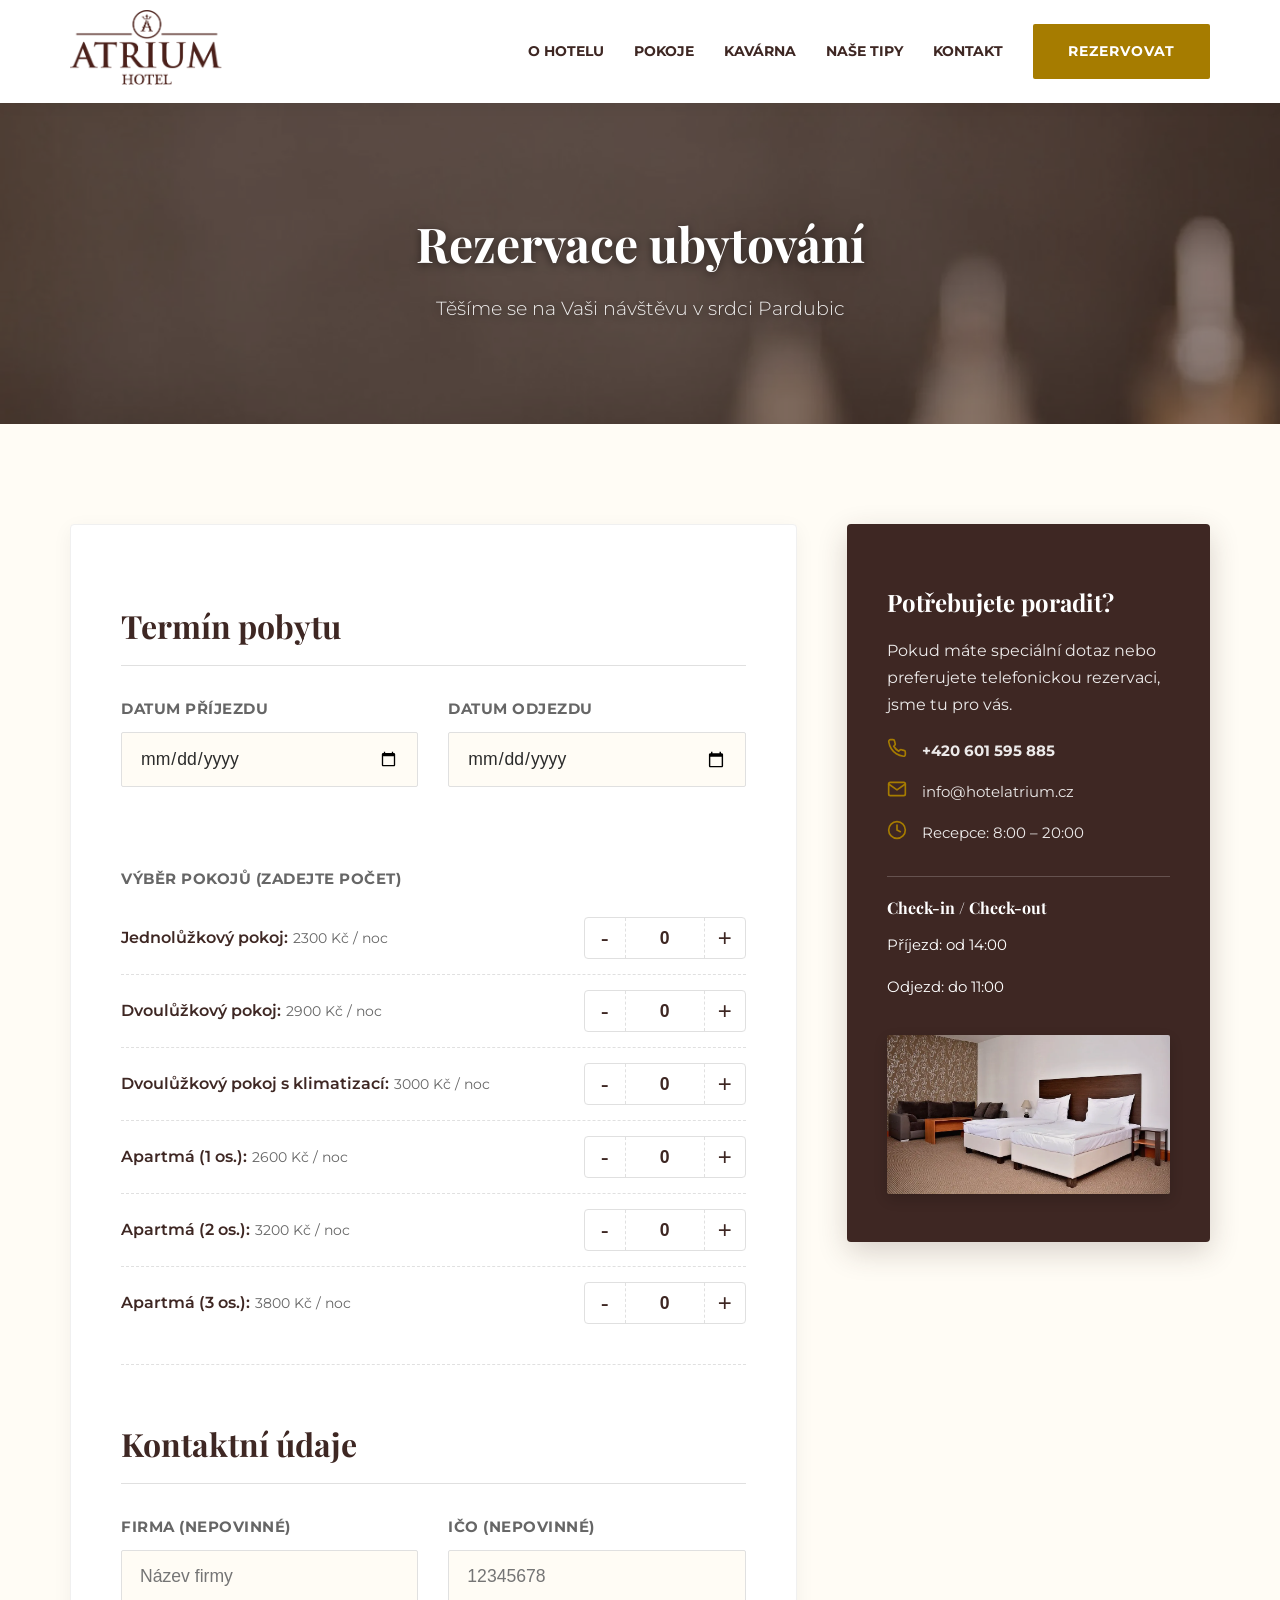
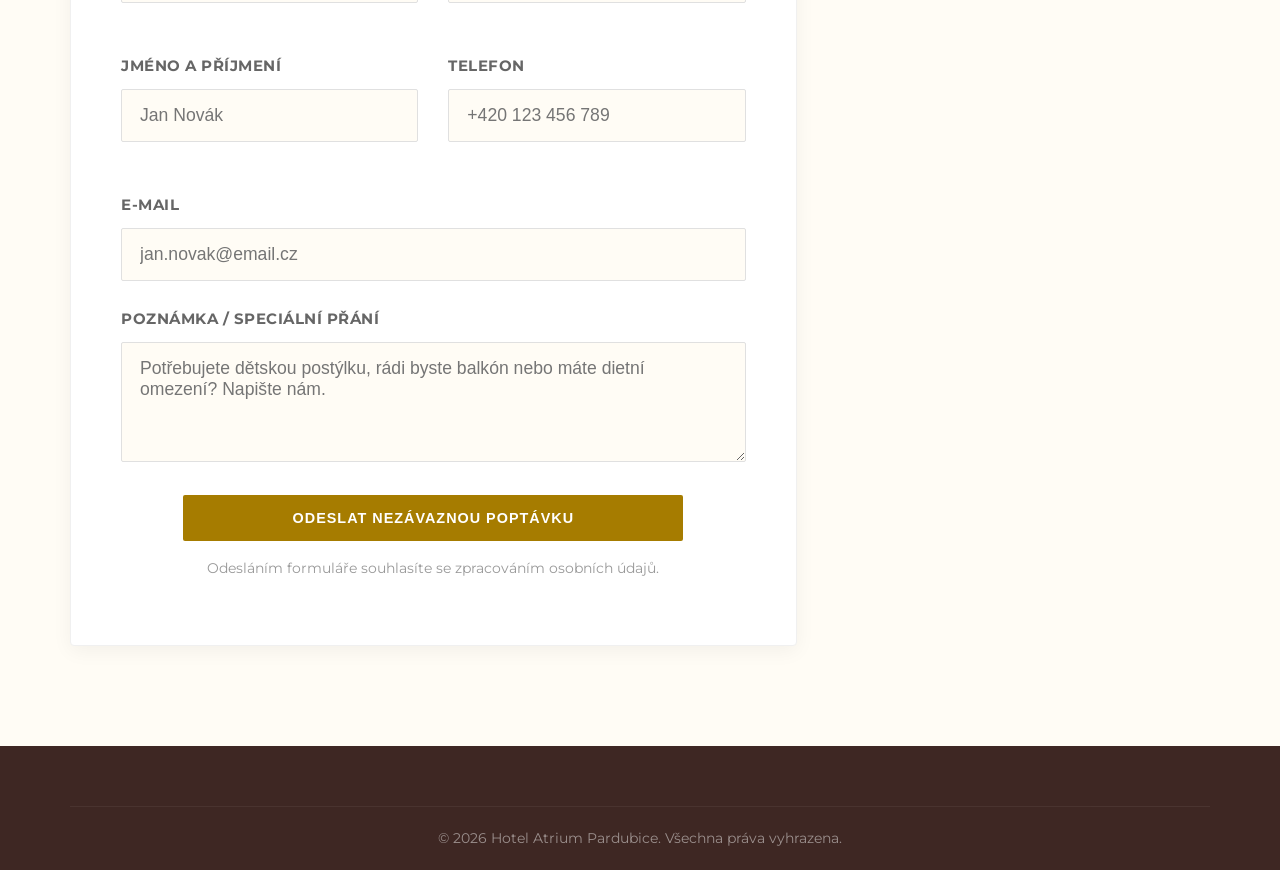
==== reservation.html @ 5ba88050 "Create reservation.html" ====
<!DOCTYPE html>
<html lang="cs">
<head>
    <meta charset="UTF-8">
    <meta name="viewport" content="width=device-width, initial-scale=1.0">
    <meta name="description" content="Rezervace ubytování v rodinném Hotelu Atrium v centru Pardubic. Vyberte si pokoj a odešlete nezávaznou poptávku.">
    <title>Rezervace ubytování | Hotel Atrium Pardubice</title>

    <link rel="stylesheet" href="styles.css">

    <link rel="icon" type="image/svg+xml" href='data:image/svg+xml,<svg xmlns="http://www.w3.org/2000/svg" viewBox="0 0 100 100"><circle cx="50" cy="50" r="46" fill="none" stroke="%233E2723" stroke-width="3"/><text x="50" y="70" font-family="Didot, serif" font-size="55" fill="%233E2723" text-anchor="middle" font-weight="bold">A</text></svg>'>
    <link href="https://fonts.googleapis.com/css2?family=Montserrat:wght@400;500;700&family=Playfair+Display:ital,wght@0,400;0,600;0,700;1,400&display=swap" rel="stylesheet">
</head>
<body>
    <nav class="navbar">
        <div class="container nav-inner">
            <div class="logo">
                <a href="index.html"><img src="images/logo_hotel.png" alt="Hotel Atrium Logo"></a>
            </div>

            <div class="hamburger" onclick="toggleMenu()">
                <svg xmlns="http://www.w3.org/2000/svg" width="30" height="30" viewBox="0 0 24 24" fill="none" stroke="#3E2723" stroke-width="2" stroke-linecap="round" stroke-linejoin="round"><line x1="3" y1="12" x2="21" y2="12"/><line x1="3" y1="6" x2="21" y2="6"/><line x1="3" y1="18" x2="21" y2="18"/></svg>
            </div>

            <div class="nav-menu">
                <a href="index.html#about" class="nav-link">O hotelu</a>
                <a href="index.html#rooms" class="nav-link">Pokoje</a>
                <a href="index.html#cafe" class="nav-link">Kavárna</a>
                <a href="index.html#tips" class="nav-link">Naše tipy</a>
                <a href="index.html#contact" class="nav-link">Kontakt</a>
                <a href="rezervace.html" class="btn btn-nav">Rezervovat</a>
            </div>
        </div>
    </nav>

    <div id="view-reservation" class="view-section">
        <header class="page-header">
            <picture>
                <source type="image/webp" media="(max-width: 768px)" srcset="images/reservation_bg_mobile.webp">
                <source type="image/webp" srcset="images/reservation_bg.webp">
                <img src="images/reservation_bg.jpg" class="page-header-bg" alt="Pozadí rezervace">
            </picture>           
            <div class="container page-header-content">
                <h1>Rezervace ubytování</h1>
                <p>Těšíme se na Vaši návštěvu v srdci Pardubic</p>
            </div>
        </header>

        <section class="booking-section">
            <div class="container">
                <div class="booking-grid">
                    <div class="booking-form">
                        <form action="#" method="POST" onsubmit="alert('Děkujeme! Poptávka byla odeslána.'); return false;">
                            <h3 class="form-section-title">Termín pobytu</h3>
                            <div class="form-row">
                                <div class="form-group"><label for="checkin">Datum příjezdu</label><input type="date" id="checkin" class="form-control" required></div>
                                <div class="form-group"><label for="checkout">Datum odjezdu</label><input type="date" id="checkout" class="form-control" required></div>
                            </div>
                            <div id="nights-display"></div>
                            
                            <div class="form-group">
                                <label>Výběr pokojů (zadejte počet)</label>
                                <div class="room-selection-container">
                                    
                                    <div class="room-selection-item" id="room-single">
                                        <div><span class="room-label">Jednolůžkový pokoj:</span><span class="room-price-tag"></span></div>
                                        <div class="qty-wrapper">
                                            <button type="button" class="qty-btn minus" tabindex="-1" aria-label="Odebrat pokoj" title="Odebrat pokoj">-</button>
                                            <input type="number" min="0" max="16" value="0" aria-label="Počet jednolůžkových pokojů" class="form-control room-input room-qty">
                                            <button type="button" class="qty-btn plus" tabindex="-1" aria-label="Přidat pokoj" title="Přidat pokoj">+</button>
                                        </div>
                                    </div>
                                    
                                    <div class="room-selection-item" id="room-double">
                                        <div><span class="room-label">Dvoulůžkový pokoj:</span><span class="room-price-tag"></span></div>
                                        <div class="qty-wrapper">
                                            <button type="button" class="qty-btn minus" tabindex="-1" aria-label="Odebrat pokoj" title="Odebrat pokoj">-</button>
                                            <input type="number" min="0" max="15" value="0" aria-label="Počet dvoulůžkových pokojů" class="form-control room-input room-qty">
                                            <button type="button" class="qty-btn plus" tabindex="-1" aria-label="Přidat pokoj" title="Přidat pokoj">+</button>
                                        </div>
                                    </div>

                                    <div class="room-selection-item" id="room-double-ac">
                                        <div><span class="room-label">Dvoulůžkový pokoj s klimatizací:</span><span class="room-price-tag"></span></div>
                                        <div class="qty-wrapper">
                                            <button type="button" class="qty-btn minus" tabindex="-1" aria-label="Odebrat pokoj" title="Odebrat pokoj">-</button>
                                            <input type="number" min="0" max="4" value="0" aria-label="Počet dvoulůžkových pokojů s klimatizací" class="form-control room-input room-qty">
                                            <button type="button" class="qty-btn plus" tabindex="-1" aria-label="Přidat pokoj" title="Přidat pokoj">+</button>
                                        </div>
                                    </div>
                                    
                                    <div class="room-selection-item" id="room-apt-1">
                                        <div><span class="room-label">Apartmá (1 os.):</span><span class="room-price-tag"></span></div>
                                        <div class="qty-wrapper">
                                            <button type="button" class="qty-btn minus" tabindex="-1" aria-label="Odebrat pokoj" title="Odebrat pokoj">-</button>
                                            <input type="number" min="0" max="4" value="0" aria-label="Počet apartmá pro 1 osobu" class="form-control room-input room-qty">
                                            <button type="button" class="qty-btn plus" tabindex="-1" aria-label="Přidat pokoj" title="Přidat pokoj">+</button>
                                        </div>
                                    </div>
                                    
                                    <div class="room-selection-item" id="room-apt-2">
                                        <div><span class="room-label">Apartmá (2 os.):</span><span class="room-price-tag"></span></div>
                                        <div class="qty-wrapper">
                                            <button type="button" class="qty-btn minus" tabindex="-1" aria-label="Odebrat pokoj" title="Odebrat pokoj">-</button>
                                            <input type="number" min="0" max="4" value="0" aria-label="Počet apartmá pro 2 osoby" class="form-control room-input room-qty">
                                            <button type="button" class="qty-btn plus" tabindex="-1" aria-label="Přidat pokoj" title="Přidat pokoj">+</button>
                                        </div>
                                    </div>
                                    
                                    <div class="room-selection-item" id="room-apt-3">
                                        <div><span class="room-label">Apartmá (3 os.):</span><span class="room-price-tag"></span></div>
                                        <div class="qty-wrapper">
                                            <button type="button" class="qty-btn minus" tabindex="-1" aria-label="Odebrat pokoj" title="Odebrat pokoj">-</button>
                                            <input type="number" min="0" max="3" value="0" aria-label="Počet apartmá pro 3 osoby" class="form-control room-input room-qty">
                                            <button type="button" class="qty-btn plus" tabindex="-1" aria-label="Přidat pokoj" title="Přidat pokoj">+</button>
                                        </div>
                                    </div>

                                </div>
                            </div>

                            <div id="room-capacity-warning" class="hidden"></div>
                            <div id="total-price-display"></div>

                            <h3 class="form-section-title contact-title-mt">Kontaktní údaje</h3>
                            <div class="form-row">
                                <div class="form-group"><label for="company">Firma (nepovinné)</label><input type="text" id="company" class="form-control" placeholder="Název firmy"></div>
                                <div class="form-group"><label for="ico">IČO (nepovinné)</label><input type="text" id="ico" class="form-control" placeholder="12345678"></div>
                            </div>
                            <div class="form-row">
                                <div class="form-group"><label for="name">Jméno a příjmení</label><input type="text" id="name" class="form-control" placeholder="Jan Novák" required></div>
                                <div class="form-group"><label for="phone">Telefon</label><input type="tel" id="phone" class="form-control" placeholder="+420 123 456 789"></div>
                            </div>
                            <div class="form-group"><label for="email">E-mail</label><input type="email" id="email" class="form-control" placeholder="jan.novak@email.cz" required></div>
                            <div class="form-group"><label for="note">Poznámka / Speciální přání</label><textarea id="note" class="form-control" placeholder="Potřebujete dětskou postýlku, rádi byste balkón nebo máte dietní omezení? Napište nám."></textarea></div>
                            <button type="submit" title="Odeslat rezervační formulář" class="btn btn-submit-form">Odeslat nezávaznou poptávku</button>
                            <p class="form-consent-text">Odesláním formuláře souhlasíte se zpracováním osobních údajů.</p>
                        </form>
                    </div>

                    <aside class="booking-sidebar">
                        <h3 class="sidebar-title">Potřebujete poradit?</h3>
                        <p class="sidebar-intro">Pokud máte speciální dotaz nebo preferujete telefonickou rezervaci, jsme tu pro vás.</p>
                        <ul class="contact-info">
                            <li><svg xmlns="http://www.w3.org/2000/svg" width="20" height="20" viewBox="0 0 24 24" fill="none" stroke="#A67C00" stroke-width="2" stroke-linecap="round" stroke-linejoin="round"><path d="M22 16.92v3a2 2 0 0 1-2.18 2 19.79 19.79 0 0 1-8.63-3.07 19.5 19.5 0 0 1-6-6 19.79 19.79 0 0 1-3.07-8.67A2 2 0 0 1 4.11 2h3a2 2 0 0 1 2 1.72 12.84 12.84 0 0 0 .7 2.81 2 2 0 0 1-.45 2.11L8.09 9.91a16 16 0 0 0 6 6l1.27-1.27a2 2 0 0 1 2.11-.45 12.84 12.84 0 0 0 2.81.7A2 2 0 0 1 22 16.92z"/></svg> <strong>+420 601 595 885</strong></li>
                            <li><svg xmlns="http://www.w3.org/2000/svg" width="20" height="20" viewBox="0 0 24 24" fill="none" stroke="#A67C00" stroke-width="2" stroke-linecap="round" stroke-linejoin="round"><path d="M4 4h16c1.1 0 2 .9 2 2v12c0 1.1-.9 2-2 2H4c-1.1 0-2-.9-2-2V6c0-1.1.9-2 2-2z"/><polyline points="22,6 12,13 2,6"/></svg> info@hotelatrium.cz</li>
                            <li><svg xmlns="http://www.w3.org/2000/svg" width="20" height="20" viewBox="0 0 24 24" fill="none" stroke="#A67C00" stroke-width="2" stroke-linecap="round" stroke-linejoin="round"><circle cx="12" cy="12" r="10"/><polyline points="12 6 12 12 16 14"/></svg> Recepce: 8:00 – 20:00</li>
                        </ul>
                        <div class="sidebar-divider"></div>
                        <h4 class="sidebar-subheading">Check-in / Check-out</h4>
                        <p class="sidebar-info-text mb-5">Příjezd: od 14:00</p>
                        <p class="sidebar-info-text">Odjezd: do 11:00</p>
                        <picture>
                            <source type="image/webp" srcset="images/sidebar_img.webp">
                            <img src="images/sidebar_img.jpg" class="sidebar-img" alt="Náhled pokoje">
                        </picture>               
                    </aside>
                </div>
            </div>
        </section>
    </div>

    <footer>
        <div class="container">
            <div class="bottom-bar">
                © 2026 Hotel Atrium Pardubice. Všechna práva vyhrazena.
            </div>
        </div>
    </footer>

    <script src="script.js"></script>
</body>
</html>
---- styles.css ----
/* =========================================
   1. PROMĚNNÉ A ZÁKLADNÍ NASTAVENÍ (ROOT)
   ========================================= */
:root {
    --color-primary: #3E2723;   /* Espresso */
    --color-accent: #A67C00;    /* Zlatavá */
    --color-bg-light: #FFFCF5;  /* Krémová */
    --color-bg-white: #FFFFFF;
    --color-text-main: #2C2C2C;
    --color-text-light: #666666;
    --color-border: #e0e0e0;
    
    --spacing-section: 100px;
    --container-width: 1140px;
}

html { 
    scroll-behavior: smooth; 
}

body {
    font-family: 'Montserrat', sans-serif;
    color: var(--color-text-main);
    background-color: var(--color-bg-light);
    margin: 0;
    line-height: 1.7;
    display: flex;
    flex-direction: column;
    min-height: 100vh;
}

h1, h2, h3, h4 {
    font-family: 'Playfair Display', serif;
    color: var(--color-primary);
    line-height: 1.2;
}

/* =========================================
   2. GLOBÁLNÍ KOMPONENTY (Tlačítka, layouty)
   ========================================= */
.container {
    max-width: var(--container-width);
    margin: 0 auto;
    padding: 0 20px;
}

.split-layout {
    display: grid;
    grid-template-columns: 1fr 1fr;
    gap: 60px;
    align-items: center;
}

.section-tag {
    color: var(--color-accent);
    text-transform: uppercase;
    font-weight: 700;
    font-size: 0.85rem;
    letter-spacing: 2px;
    display: block;
    margin-bottom: 15px;
}

.mb-5 { margin-bottom: 5px; }

/* Animace a přepínání pohledů */
.view-section {
    display: block;
    animation: fadeIn 0.5s ease-in-out;
}

.hidden { display: none !important; }

@keyframes fadeIn {
    from { opacity: 0; }
    to { opacity: 1; }
}

/* Tlačítka */
.btn {
    display: inline-block;
    padding: 15px 35px;
    background-color: var(--color-accent);
    color: white;
    text-decoration: none;
    font-weight: 700;
    text-transform: uppercase;
    font-size: 0.9rem;
    letter-spacing: 1px;
    border-radius: 2px;
    transition: all 0.3s ease;
    border: none;
    text-align: center;
}

.btn:hover {
    background-color: #8a6600;
    transform: translateY(-2px);
    box-shadow: 0 5px 15px rgba(166, 124, 0, 0.3);
}

.btn-outline {
    background: transparent;
    border: 2px solid var(--color-primary);
    color: var(--color-primary);
    padding: 12px 30px;
    text-decoration: none;
    font-weight: 700;
    text-transform: uppercase;
    font-size: 0.9rem;
    display: inline-block;
    transition: all 0.3s ease;
    text-align: center;
}

.btn-outline:hover {
    background: var(--color-primary);
    color: white;
}

/* =========================================
   3. NAVIGACE (Header)
   ========================================= */
.navbar {
    background-color: rgba(255, 255, 255, 0.98);
    padding: 10px 0;
    position: sticky;
    top: 0;
    z-index: 1000;
    box-shadow: 0 2px 15px rgba(0,0,0,0.05);
}

.nav-inner {
    display: flex;
    justify-content: space-between;
    align-items: center;
    position: relative;
}

.logo {
    display: flex;
    align-items: center;
    z-index: 1001;
}

.logo img {
    height: 75px;
    width: auto;
    filter: brightness(0) saturate(100%) invert(13%) sepia(19%) saturate(3029%) hue-rotate(328deg) brightness(93%) contrast(92%);
    transition: filter 0.3s ease;
}

.logo:hover img { opacity: 0.8; }

.nav-menu {
    display: flex;
    gap: 30px;
    align-items: center;
}

.nav-link {
    text-decoration: none;
    color: var(--color-primary);
    font-weight: 700;
    font-size: 0.9rem;
    text-transform: uppercase;
    transition: color 0.3s;
    cursor: pointer !important;
}

.nav-link:hover { color: var(--color-accent); }

.btn-nav { width: auto; }

.hamburger {
    display: none;
    z-index: 1001;
    padding: 5px;
}

/* =========================================
   4. HLAVNÍ BANNERY (Hero & Page Header)
   ========================================= */
.hero {
    position: relative;
    height: 85vh;
    display: flex;
    align-items: center;
    justify-content: center;
    text-align: center;
    color: white;
    overflow: hidden;
    background-color: var(--color-primary);
}

.hero-bg, .page-header-bg {
    position: absolute;
    top: 0;
    left: 50%;
    transform: translateX(-50%);
    width: 100%;
    max-width: 2200px;
    height: 100%;
    object-fit: cover;
    z-index: 0;
}

.hero-overlay {
    position: absolute;
    top: 0;
    left: 0;
    width: 100%;
    height: 100%;
    background: rgba(62, 39, 35, 0.5); 
    z-index: 1;
}

.hero-content, .page-header-content {
    position: relative;
    z-index: 2;
}

.hero-content h1 {
    font-size: 3.5rem;
    color: white;
    margin-bottom: 20px;
    text-shadow: 0 2px 10px rgba(0,0,0,0.7);
}

.hero-subtitle {
    font-size: 1.3rem;
    font-weight: 400;
    margin-bottom: 40px;
    text-shadow: 0 4px 15px rgba(0,0,0,0.9);
}

.page-header {
    position: relative;
    background-color: var(--color-primary);
    color: white;
    padding: 80px 0;
    text-align: center;
    overflow: hidden;
}

.page-header-bg { opacity: 0.4; }

.page-header h1 { 
    color: white; 
    font-size: 3rem; 
    margin-bottom: 10px; 
    text-shadow: 0 2px 10px rgba(0,0,0,0.5);
}

.page-header p { 
    font-size: 1.2rem; 
    opacity: 0.9; 
    font-weight: 300; 
    text-shadow: 0 2px 10px rgba(0,0,0,0.5);
}

/* =========================================
   5. SEKCE O HOTELU
   ========================================= */
.about-section { padding: var(--spacing-section) 0; }
.about-text h2 { font-size: 2.5rem; margin-bottom: 25px; }
.about-img img {
    width: 100%;
    border-radius: 4px;
    box-shadow: 20px 20px 0 var(--color-primary);
}

/* =========================================
   6. SEKCE VÝHODY POKOJŮ (Proč k nám)
   ========================================= */
.features {
    padding: 80px 0;
    background: white;
    position: relative;
    margin-top: -50px;
    border-radius: 4px;
    box-shadow: 0 10px 30px rgba(0,0,0,0.05);
    max-width: var(--container-width);
    margin-left: auto;
    margin-right: auto;
    z-index: 10;
}

.features-grid {
    display: grid;
    grid-template-columns: 1fr 1fr;
    gap: 40px;
    padding: 0 40px;
    align-items: center;
}

.features-text .section-tag { margin-bottom: 10px; }
.features-text h2 { margin-bottom: 30px; }
.features-list { display: grid; gap: 30px; }
.feature-item { display: flex; gap: 20px; text-align: left; }

.icon-circle {
    width: 50px;
    height: 50px;
    background-color: var(--color-bg-light);
    border-radius: 50%;
    display: flex;
    align-items: center;
    justify-content: center;
    flex-shrink: 0;
    color: var(--color-accent);
}

.icon-circle svg { width: 24px; height: 24px; }
.features-img img {
    width: 100%;
    border-radius: 4px;
    box-shadow: 15px 15px 0 var(--color-bg-light);
}

/* =========================================
   7. SEKCE KAVÁRNA
   ========================================= */
.cafe-section {
    background-color: #F8F5F0;
    padding: var(--spacing-section) 0;
}

.cafe-img-shadow { box-shadow: -20px 20px 0 var(--color-accent); }
.cafe-features-list { list-style: none; padding: 0; margin-bottom: 25px; }
.cafe-list-item {
    margin-bottom: 10px;
    display: flex;
    align-items: center;
    gap: 10px;
}

/* =========================================
   8. SEKCE TIPY NA VÝLETY (Karty)
   ========================================= */
.tips-section {
    padding: var(--spacing-section) 0;
    background-color: var(--color-bg-white);
}

.tips-header-container { text-align: center; margin-bottom: 50px; }
.tips-subtitle { max-width: 600px; margin: 0 auto; }

#tips .section-tag { font-size: 1.1rem; letter-spacing: 3px; margin-bottom: 20px; }
#tips h2 { font-size: 2.5rem; line-height: 1.2; }

.tips-category-title {
    font-family: 'Playfair Display', serif;
    font-size: 1.8rem;
    color: var(--color-primary);
    margin-bottom: 30px;
    border-bottom: 2px solid var(--color-bg-light);
    padding-bottom: 10px;
    display: inline-block;
}

.tips-grid {
    display: grid;
    grid-template-columns: repeat(3, 1fr);
    gap: 30px;
    margin-bottom: 60px;
}

.tip-card-link {
    text-decoration: none; 
    color: inherit; 
    display: block; 
    height: 100%; 
}

.tip-card {
    background: white;
    border: 1px solid var(--color-border);
    border-radius: 4px;
    overflow: hidden;
    transition: transform 0.3s ease, box-shadow 0.3s ease;
    height: 100%;
    display: flex;
    flex-direction: column;
}

.tip-card-link:hover .tip-card {
    border-color: var(--color-accent);
    transform: translateY(-5px);
    box-shadow: 0 10px 20px rgba(0,0,0,0.1);
}

.tip-img {
    height: 200px;
    width: 100%;
    object-fit: cover;
    border-bottom: 3px solid var(--color-accent);
}

.tip-content { padding: 25px; flex-grow: 1; }
.tip-content h4 { margin: 0 0 10px 0; font-size: 1.2rem; color: var(--color-primary); }
.tip-meta {
    font-size: 0.85rem;
    color: var(--color-accent);
    text-transform: uppercase;
    font-weight: 700;
    margin-bottom: 10px;
    display: block;
}
.tip-content p { font-size: 0.95rem; margin-bottom: 0; color: var(--color-text-light); }

/* =========================================
   9. SEKCE AKCE A UDÁLOSTI (Carousel)
   ========================================= */
.events-section {
    background-color: #F9F6F0; 
    padding: var(--spacing-section) 0;
    position: relative;
    overflow: hidden;
    border-top: 1px solid var(--color-border);
}

.events-header { text-align: center; margin-bottom: 50px; }
.events-header h2 { font-size: 2.5rem; margin-bottom: 15px; }

.carousel-wrapper {
    position: relative;
    max-width: 1200px;
    margin: 0 auto;
    padding: 0 20px;
}

.carousel-track {
    display: flex;
    gap: 25px;
    overflow-x: auto;
    scroll-behavior: smooth;
    padding-bottom: 20px; 
    scrollbar-width: none; 
    -ms-overflow-style: none;  
}

.carousel-track::-webkit-scrollbar {
    display: none; 
}

.carousel-track::-webkit-scrollbar { display: none; }

.event-card-link {
    text-decoration: none; 
    color: inherit; 
    display: flex; 
    flex-direction: column; 
    align-items: stretch; 
}

.event-card-item {
    min-width: 350px; 
    background: white;
    border-radius: 4px;
    overflow: hidden;
    box-shadow: 0 5px 15px rgba(0,0,0,0.05);
    transition: transform 0.3s;
    border: 1px solid rgba(0,0,0,0.05);
    display: flex;
    flex-direction: column;
    flex-grow: 1;               
}

.event-card-item:hover {
    transform: translateY(-5px);
    box-shadow: 0 15px 30px rgba(0,0,0,0.1);
}

.event-img {
    height: 180px;
    width: 100%;
    object-fit: cover;
    border-bottom: 3px solid var(--color-accent);
}

.event-body {
    padding: 25px;
    display: flex;
    flex-direction: column;
    flex-grow: 1; 
}

.event-date-tag {
    font-size: 0.8rem;
    text-transform: uppercase;
    letter-spacing: 1px;
    color: var(--color-accent);
    font-weight: 700;
    display: block;
    margin-bottom: 8px;
}

.event-title {
    font-family: 'Playfair Display', serif;
    font-size: 1.3rem;
    margin: 0 0 10px 0;
    color: var(--color-primary);
}

.slider-btn {
    position: absolute;
    top: 50%;
    transform: translateY(-50%);
    width: 50px;
    height: 50px;
    background-color: var(--color-primary);
    color: white;
    border: none;
    border-radius: 50%;
    display: flex;
    align-items: center;
    justify-content: center;
    box-shadow: 0 5px 15px rgba(0,0,0,0.2);
    transition: background 0.3s;
    z-index: 10;
}

.slider-btn:hover { background-color: var(--color-accent); }
.slider-btn.prev { left: 10px; }
.slider-btn.next { right: 10px; }
.events-footer-action { text-align: center; margin-top: 40px; }

/* =========================================
   10. REZERVACE A FORMULÁŘ
   ========================================= */
.booking-section { padding: var(--spacing-section) 0; }
.booking-grid { display: grid; grid-template-columns: 2fr 1fr; gap: 50px; }

.booking-form {
    background: var(--color-bg-white);
    padding: 50px;
    border-radius: 4px;
    box-shadow: 0 5px 20px rgba(0,0,0,0.05);
    border: 1px solid #f0f0f0;
}

.form-section-title {
    font-size: 2rem;
    margin-bottom: 30px;
    padding-bottom: 20px;
    border-bottom: 1px solid var(--color-border);
    color: var(--color-primary);
}

.contact-title-mt { margin-top: 10px; }
.form-row { display: grid; grid-template-columns: 1fr 1fr; gap: 30px; margin-bottom: 25px; }
.form-group { margin-bottom: 25px; }

.form-group label {
    display: block;
    font-size: 0.95rem;
    font-weight: 700;
    text-transform: uppercase;
    color: var(--color-text-light);
    margin-bottom: 10px;
    letter-spacing: 0.5px;
}

.form-control {
    width: 100%;
    padding: 15px 18px;
    border: 1px solid var(--color-border);
    border-radius: 2px;
    font-family: 'Lato', sans-serif;
    font-size: 1.1rem;
    color: var(--color-text-main);
    transition: border-color 0.3s;
    background-color: var(--color-bg-light); 
    box-sizing: border-box;
}

.form-control:focus {
    outline: none;
    border-color: var(--color-accent);
    background-color: white;
    box-shadow: 0 0 0 3px rgba(166, 124, 0, 0.1);
}

textarea.form-control { resize: vertical; min-height: 120px; }

.qty-wrapper {
    display: flex;
    align-items: center;
    border: 1px solid var(--color-border); 
    border-radius: 4px;
    overflow: hidden; 
    background-color: var(--color-bg-white);
}

.qty-btn {
    width: 40px;
    height: 40px;
    background-color: transparent;
    border: none; 
    color: var(--color-primary); 
    font-size: 1.5rem; 
    font-weight: 300; 
    display: flex;
    justify-content: center;
    align-items: center;
    transition: all 0.3s ease;
    cursor: pointer !important;
}

.qty-btn:hover {
    background-color: var(--color-accent); 
    color: white; 
}

.qty-btn.minus {
    border-radius: 4px 0 0 4px;
    border-right: none;
}

.qty-btn.plus {
    border-radius: 0 4px 4px 0;
    border-left: none;
}

#room-capacity-warning {
    color: #9E3D2F; 
    font-size: 0.95rem;
    font-style: italic;
    margin-top: 15px;
    margin-bottom: 5px;
    display: flex;
    align-items: center;
    gap: 8px;
    text-align: left;
}

#room-capacity-warning::before {
    content: "⚠️";
    font-style: normal;
}

.qty-btn:disabled {
    background-color: #f4f1ea !important;
    color: #ccc !important;
    cursor: not-allowed !important;
}

.room-input {
    width: 50px;
    text-align: center;
    height: 40px;
    padding: 0;
    border: none;
    border-left: 1px dashed var(--color-border); 
    border-right: 1px dashed var(--color-border);
    border-radius: 0;
    font-weight: 700;
    color: var(--color-primary);
    background-color: transparent;
}

.room-input::-webkit-outer-spin-button,
.room-input::-webkit-inner-spin-button {
    -webkit-appearance: none;
    margin: 0;
}

.room-input:focus {
    outline: none;
    background-color: rgba(166, 124, 0, 0.05); 
}

.room-input::-webkit-outer-spin-button,
.room-input::-webkit-inner-spin-button {
    -webkit-appearance: none;
    margin: 0;
}

.room-selection-item {
    display: flex;
    justify-content: space-between;
    align-items: center;
    padding: 15px 0;
    border-bottom: 1px dashed var(--color-border);
}

.room-selection-item:last-child { border-bottom: none; }
.room-label { font-weight: 600; color: var(--color-primary); }
.room-price-tag { font-size: 0.9rem; color: var(--color-text-light); margin-left: 5px; }
.room-input { width: 80px; text-align: center; }

#nights-display {
    margin-top: -15px; 
    margin-bottom: 20px; 
    font-weight: 700; 
    color: var(--color-accent); 
    min-height: 24px; 
    font-size: 1.1rem;
}

#total-price-display {
    margin-top: 10px; 
    margin-bottom: 40px; 
    font-family: 'Playfair Display', serif; 
    font-size: 1.6rem; 
    color: var(--color-primary); 
    font-weight: 700; 
    border-top: 1px dashed var(--color-border); 
    padding-top: 20px;
}

.btn-submit-form { 
    margin: 20px auto 0 auto; 
    display: block; 
    width: 100%; 
    max-width: 500px; 
}

.form-consent-text { 
    font-size: 0.9rem; 
    color: #999; 
    margin-top: 15px; 
    text-align: center; 
}

/* --- Sidebar formuláře --- */
.booking-sidebar {
    background: var(--color-primary);
    color: white;
    padding: 40px;
    border-radius: 4px;
    height: fit-content;
    position: sticky;
    top: 100px;
    box-shadow: 0 10px 30px rgba(62, 39, 35, 0.2);
}

.sidebar-title { color: white; margin-bottom: 20px; font-size: 1.5rem; }
.sidebar-intro { margin-bottom: 20px; opacity: 0.9; }

.contact-info { list-style: none; padding: 0; margin-bottom: 30px; }
.contact-info li {
    display: flex;
    align-items: flex-start;
    gap: 15px;
    margin-bottom: 15px;
    font-size: 0.95rem;
    color: rgba(255,255,255,0.9);
}

.sidebar-divider { border-top: 1px solid rgba(255,255,255,0.2); margin: 20px 0; }
.sidebar-subheading { color: white; margin-bottom: 10px; }
.sidebar-info-text { font-size: 0.95rem; }

.sidebar-img {
    width: 100%;
    border-radius: 2px;
    margin-top: 20px;
    opacity: 0.9;
    box-shadow: 0 5px 15px rgba(0,0,0,0.2);
}

/* =========================================
   11. PATIČKA (Footer)
   ========================================= */
footer {
    background-color: var(--color-primary);
    color: rgba(255,255,255,0.8);
    padding: 60px 0 20px;
    margin-top: auto;
}

.footer-grid {
    display: grid;
    grid-template-columns: 1fr 1fr 1fr;
    gap: 40px;
    margin-bottom: 40px;
    align-items: start;
    text-align: left;
}

.footer-logo img {
    height: 55px; 
    filter: brightness(0) invert(1);
    margin-bottom: 20px;
    display: block;
    margin-left: 55px;
}

.footer-motto { margin: 0; }
footer h4 { margin-top: 0; margin-bottom: 20px; font-size: 1.2rem; color: white; }

.contact-row {
    display: flex;
    align-items: flex-start;
    gap: 15px;
    margin-bottom: 15px;
    color: rgba(255,255,255,0.9);
    text-decoration: none;
    transition: color 0.3s;
}

.contact-row:hover { color: var(--color-accent); }
.contact-row svg {
    color: var(--color-accent);
    flex-shrink: 0;
    margin-top: 4px;
}

.footer-map-container {
    height: 200px;
    width: 100%;
    border-radius: 4px;
    overflow: hidden;
    border: 1px solid rgba(255,255,255,0.1);
}

.footer-map-container iframe {
    width: 100%;
    height: 100%;
    border: 0;
    filter: grayscale(0.2); 
    pointer-events: none;
}

.bottom-bar {
    border-top: 1px solid rgba(255,255,255,0.1);
    padding-top: 20px;
    text-align: center;
    font-size: 0.85rem;
    opacity: 0.6;
}

/* =========================================
   12. MOBILNÍ ZOBRAZENÍ (Responzivita)
   ========================================= */
@media (max-width: 900px) {
    .footer-grid {
        grid-template-columns: 1fr;
        gap: 50px;
    }
}

@media (max-width: 768px) {
    .hamburger { display: block; }
    
    .nav-menu {
        display: none;
        flex-direction: column;
        position: absolute;
        top: 100%; 
        left: 0;
        width: 100%;
        background-color: white;
        padding: 20px 0;
        box-shadow: 0 10px 20px rgba(0,0,0,0.1);
        text-align: center;
        gap: 20px;
        border-top: 1px solid #eee;
    }
    
    .nav-menu.active { display: flex; }
    .nav-link { display: block; padding: 10px; width: 100%; }
    
    .split-layout, .features-grid, .booking-grid, .form-row, .tips-grid, .events-grid { 
        grid-template-columns: 1fr; 
        gap: 40px;
    }

    .hero-content h1 { font-size: 2.2rem; }
    .about-text h2, .page-header h1 { font-size: 2rem; }
    #tips h2, .events-intro h2, .events-header h2 { font-size: 2rem; }

    .container { padding: 0 25px; }
    .booking-form { padding: 30px 20px; }
    
    .room-selection-item { flex-direction: column; align-items: flex-start; gap: 10px; }
    .room-input { width: 100%; text-align: left; padding-left: 15px; }
    
    .event-card-item { min-width: 280px; }
    .slider-btn { display: none; }
    
    .sidebar-img { display: none; }
}
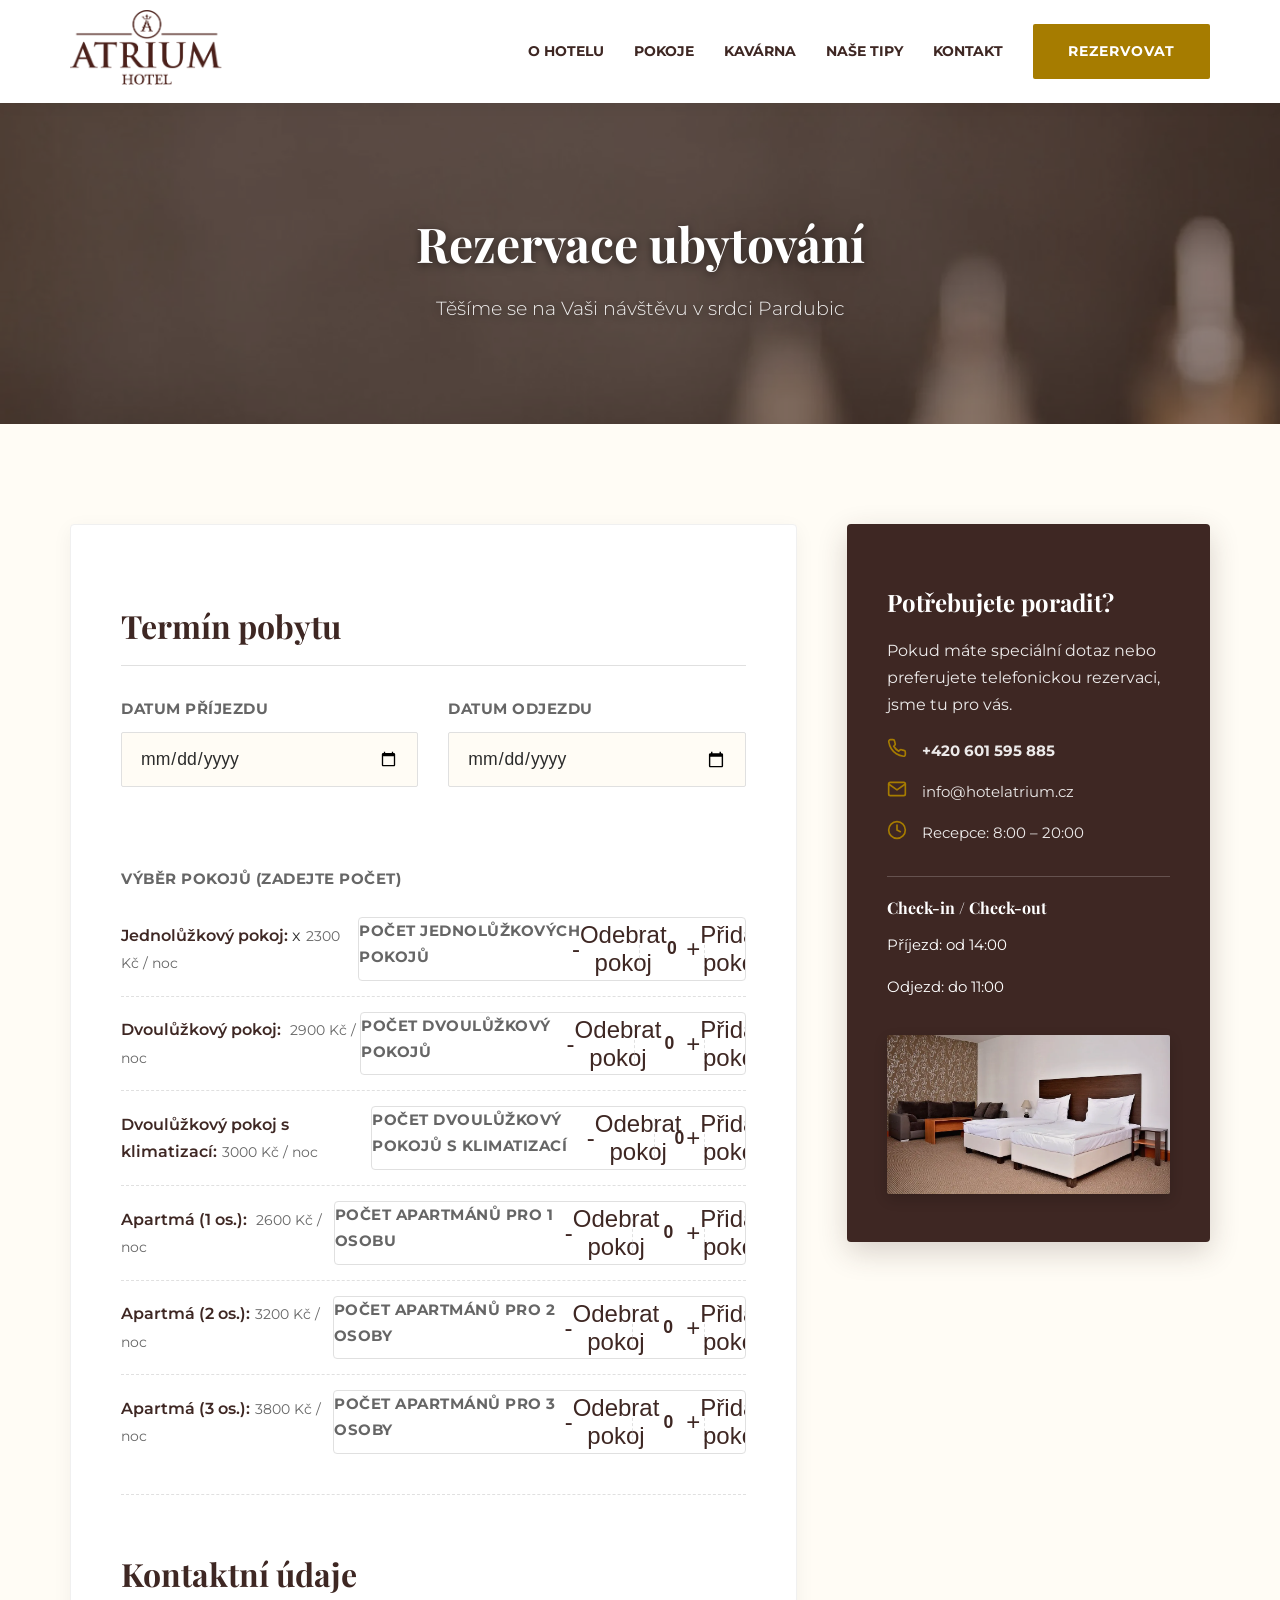
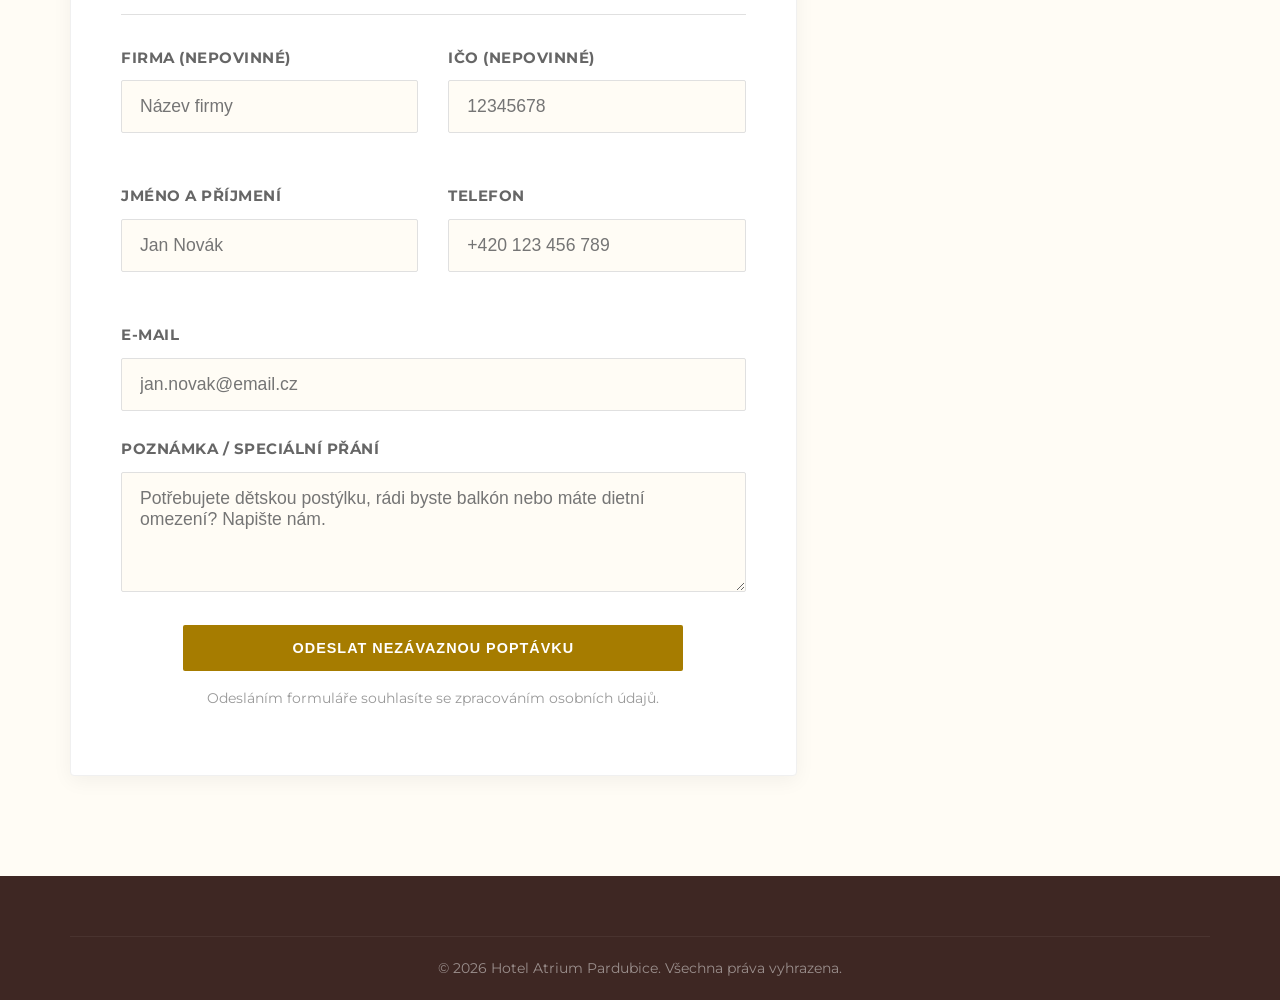
==== commit d0d20a1f: "Update reservation.html" ====
--- a/reservation.html
+++ b/reservation.html
@@ -61,61 +61,102 @@
                             <div class="form-group">
                                 <label>Výběr pokojů (zadejte počet)</label>
                                 <div class="room-selection-container">
+                                    <div class="room-selection-item" id="room-single">
+                                        <div><span class="room-label">Jednolůžkový pokoj:</span>
+                                            x<span class="room-price-tag"></span></div>
+                                        <div class="qty-wrapper">
+                                            <label class="visually-hidden" for="qty-single">Počet jednolůžkových pokojů</label>
+                                            <button type="button" class="qty-btn minus" tabindex="-1" title="Odebrat pokoj">
+                                               <span aria-hidden="true">-</span>
+                                               <span class="visually-hidden">Odebrat pokoj</span>
+                                            </button>
+                                            <input type="number" id="qty-single" min="0" max="16" value="0"  class="form-control room-input room-qty">
+                                            <button type="button" class="qty-btn plus" tabindex="-1" title="Přidat pokoj">
+                                               <span aria-hidden="true">+</span>
+                                               <span class="visually-hidden">Přidat pokoj</span>
+                                            </button>
+                                        </div>
+                                    </div>
+
+                                    <div class="room-selection-item" id="room-double">
+                                        <div><span class="room-label">Dvoulůžkový pokoj:</span>
+                                            <span class="room-price-tag"></span></div>
+                                        <div class="qty-wrapper">
+                                            <label class="visually-hidden" for="qty-double">Počet dvoulůžkový pokojů</label>
+                                            <button type="button" class="qty-btn minus" tabindex="-1" title="Odebrat pokoj">
+                                               <span aria-hidden="true">-</span>
+                                               <span class="visually-hidden">Odebrat pokoj</span>
+                                            </button>
+                                            <input type="number" id="qty-double" min="0" max="16" value="0"  class="form-control room-input room-qty">
+                                            <button type="button" class="qty-btn plus" tabindex="-1" title="Přidat pokoj">
+                                               <span aria-hidden="true">+</span>
+                                               <span class="visually-hidden">Přidat pokoj</span>
+                                            </button>
+                                        </div>
+                                    </div>   
                                     
-                                    <div class="room-selection-item" id="room-single">
-                                        <div><span class="room-label">Jednolůžkový pokoj:</span><span class="room-price-tag"></span></div>
-                                        <div class="qty-wrapper">
-                                            <button type="button" class="qty-btn minus" tabindex="-1" aria-label="Odebrat pokoj" title="Odebrat pokoj">-</button>
-                                            <input type="number" min="0" max="16" value="0" aria-label="Počet jednolůžkových pokojů" class="form-control room-input room-qty">
-                                            <button type="button" class="qty-btn plus" tabindex="-1" aria-label="Přidat pokoj" title="Přidat pokoj">+</button>
-                                        </div>
-                                    </div>
-                                    
-                                    <div class="room-selection-item" id="room-double">
-                                        <div><span class="room-label">Dvoulůžkový pokoj:</span><span class="room-price-tag"></span></div>
-                                        <div class="qty-wrapper">
-                                            <button type="button" class="qty-btn minus" tabindex="-1" aria-label="Odebrat pokoj" title="Odebrat pokoj">-</button>
-                                            <input type="number" min="0" max="15" value="0" aria-label="Počet dvoulůžkových pokojů" class="form-control room-input room-qty">
-                                            <button type="button" class="qty-btn plus" tabindex="-1" aria-label="Přidat pokoj" title="Přidat pokoj">+</button>
-                                        </div>
-                                    </div>
-
                                     <div class="room-selection-item" id="room-double-ac">
                                         <div><span class="room-label">Dvoulůžkový pokoj s klimatizací:</span><span class="room-price-tag"></span></div>
                                         <div class="qty-wrapper">
-                                            <button type="button" class="qty-btn minus" tabindex="-1" aria-label="Odebrat pokoj" title="Odebrat pokoj">-</button>
-                                            <input type="number" min="0" max="4" value="0" aria-label="Počet dvoulůžkových pokojů s klimatizací" class="form-control room-input room-qty">
-                                            <button type="button" class="qty-btn plus" tabindex="-1" aria-label="Přidat pokoj" title="Přidat pokoj">+</button>
-                                        </div>
-                                    </div>
-                                    
+                                            <label class="visually-hidden" for="qty-double-ac">Počet dvoulůžkový pokojů s klimatizací</label>
+                                            <button type="button" class="qty-btn minus" tabindex="-1" title="Odebrat pokoj">
+                                               <span aria-hidden="true">-</span>
+                                               <span class="visually-hidden">Odebrat pokoj</span>
+                                            </button>
+                                            <input type="number" id="qty-double-ac" min="0" max="4" value="0"  class="form-control room-input room-qty">
+                                            <button type="button" class="qty-btn plus" tabindex="-1" title="Přidat pokoj">
+                                               <span aria-hidden="true">+</span>
+                                               <span class="visually-hidden">Přidat pokoj</span>
+                                            </button>
+                                        </div>
+                                    </div>         
+                                
                                     <div class="room-selection-item" id="room-apt-1">
-                                        <div><span class="room-label">Apartmá (1 os.):</span><span class="room-price-tag"></span></div>
-                                        <div class="qty-wrapper">
-                                            <button type="button" class="qty-btn minus" tabindex="-1" aria-label="Odebrat pokoj" title="Odebrat pokoj">-</button>
-                                            <input type="number" min="0" max="4" value="0" aria-label="Počet apartmá pro 1 osobu" class="form-control room-input room-qty">
-                                            <button type="button" class="qty-btn plus" tabindex="-1" aria-label="Přidat pokoj" title="Přidat pokoj">+</button>
-                                        </div>
-                                    </div>
-                                    
+                                        <div><span class="room-label">Apartmá (1 os.):</span>
+                                            <span class="room-price-tag"></span></div>
+                                        <div class="qty-wrapper">
+                                            <label class="visually-hidden" for="qty-apt-1">Počet apartmánů pro 1 osobu</label>
+                                            <button type="button" class="qty-btn minus" tabindex="-1" title="Odebrat pokoj">
+                                               <span aria-hidden="true">-</span>
+                                               <span class="visually-hidden">Odebrat pokoj</span>
+                                            </button>
+                                            <input type="number" id="qty-apt-1" min="0" max="4" value="0"  class="form-control room-input room-qty">
+                                            <button type="button" class="qty-btn plus" tabindex="-1" title="Přidat pokoj">
+                                               <span aria-hidden="true">+</span>
+                                               <span class="visually-hidden">Přidat pokoj</span>
+                                            </button>
+                                        </div>
+                                    </div>    
                                     <div class="room-selection-item" id="room-apt-2">
                                         <div><span class="room-label">Apartmá (2 os.):</span><span class="room-price-tag"></span></div>
                                         <div class="qty-wrapper">
-                                            <button type="button" class="qty-btn minus" tabindex="-1" aria-label="Odebrat pokoj" title="Odebrat pokoj">-</button>
-                                            <input type="number" min="0" max="4" value="0" aria-label="Počet apartmá pro 2 osoby" class="form-control room-input room-qty">
-                                            <button type="button" class="qty-btn plus" tabindex="-1" aria-label="Přidat pokoj" title="Přidat pokoj">+</button>
-                                        </div>
-                                    </div>
-                                    
+                                            <label class="visually-hidden" for="qty-apt-2">Počet apartmánů pro 2 osoby</label>
+                                            <button type="button" class="qty-btn minus" tabindex="-1" title="Odebrat pokoj">
+                                               <span aria-hidden="true">-</span>
+                                               <span class="visually-hidden">Odebrat pokoj</span>
+                                            </button>
+                                            <input type="number" id="qty-apt-2" min="0" max="4" value="0"  class="form-control room-input room-qty">
+                                            <button type="button" class="qty-btn plus" tabindex="-1" title="Přidat pokoj">
+                                               <span aria-hidden="true">+</span>
+                                               <span class="visually-hidden">Přidat pokoj</span>
+                                            </button>
+                                        </div>
+                                    </div>   
                                     <div class="room-selection-item" id="room-apt-3">
                                         <div><span class="room-label">Apartmá (3 os.):</span><span class="room-price-tag"></span></div>
                                         <div class="qty-wrapper">
-                                            <button type="button" class="qty-btn minus" tabindex="-1" aria-label="Odebrat pokoj" title="Odebrat pokoj">-</button>
-                                            <input type="number" min="0" max="3" value="0" aria-label="Počet apartmá pro 3 osoby" class="form-control room-input room-qty">
-                                            <button type="button" class="qty-btn plus" tabindex="-1" aria-label="Přidat pokoj" title="Přidat pokoj">+</button>
-                                        </div>
-                                    </div>
-
+                                            <label class="visually-hidden" for="qty-apt-3">Počet apartmánů pro 3 osoby</label>
+                                            <button type="button" class="qty-btn minus" tabindex="-1" title="Odebrat pokoj">
+                                               <span aria-hidden="true">-</span>
+                                               <span class="visually-hidden">Odebrat pokoj</span>
+                                            </button>
+                                            <input type="number" id="qty-apt-3" min="0" max="3" value="0"  class="form-control room-input room-qty">
+                                            <button type="button" class="qty-btn plus" tabindex="-1" title="Přidat pokoj">
+                                               <span aria-hidden="true">+</span>
+                                               <span class="visually-hidden">Přidat pokoj</span>
+                                            </button>
+                                        </div>
+                                    </div>      
                                 </div>
                             </div>
 
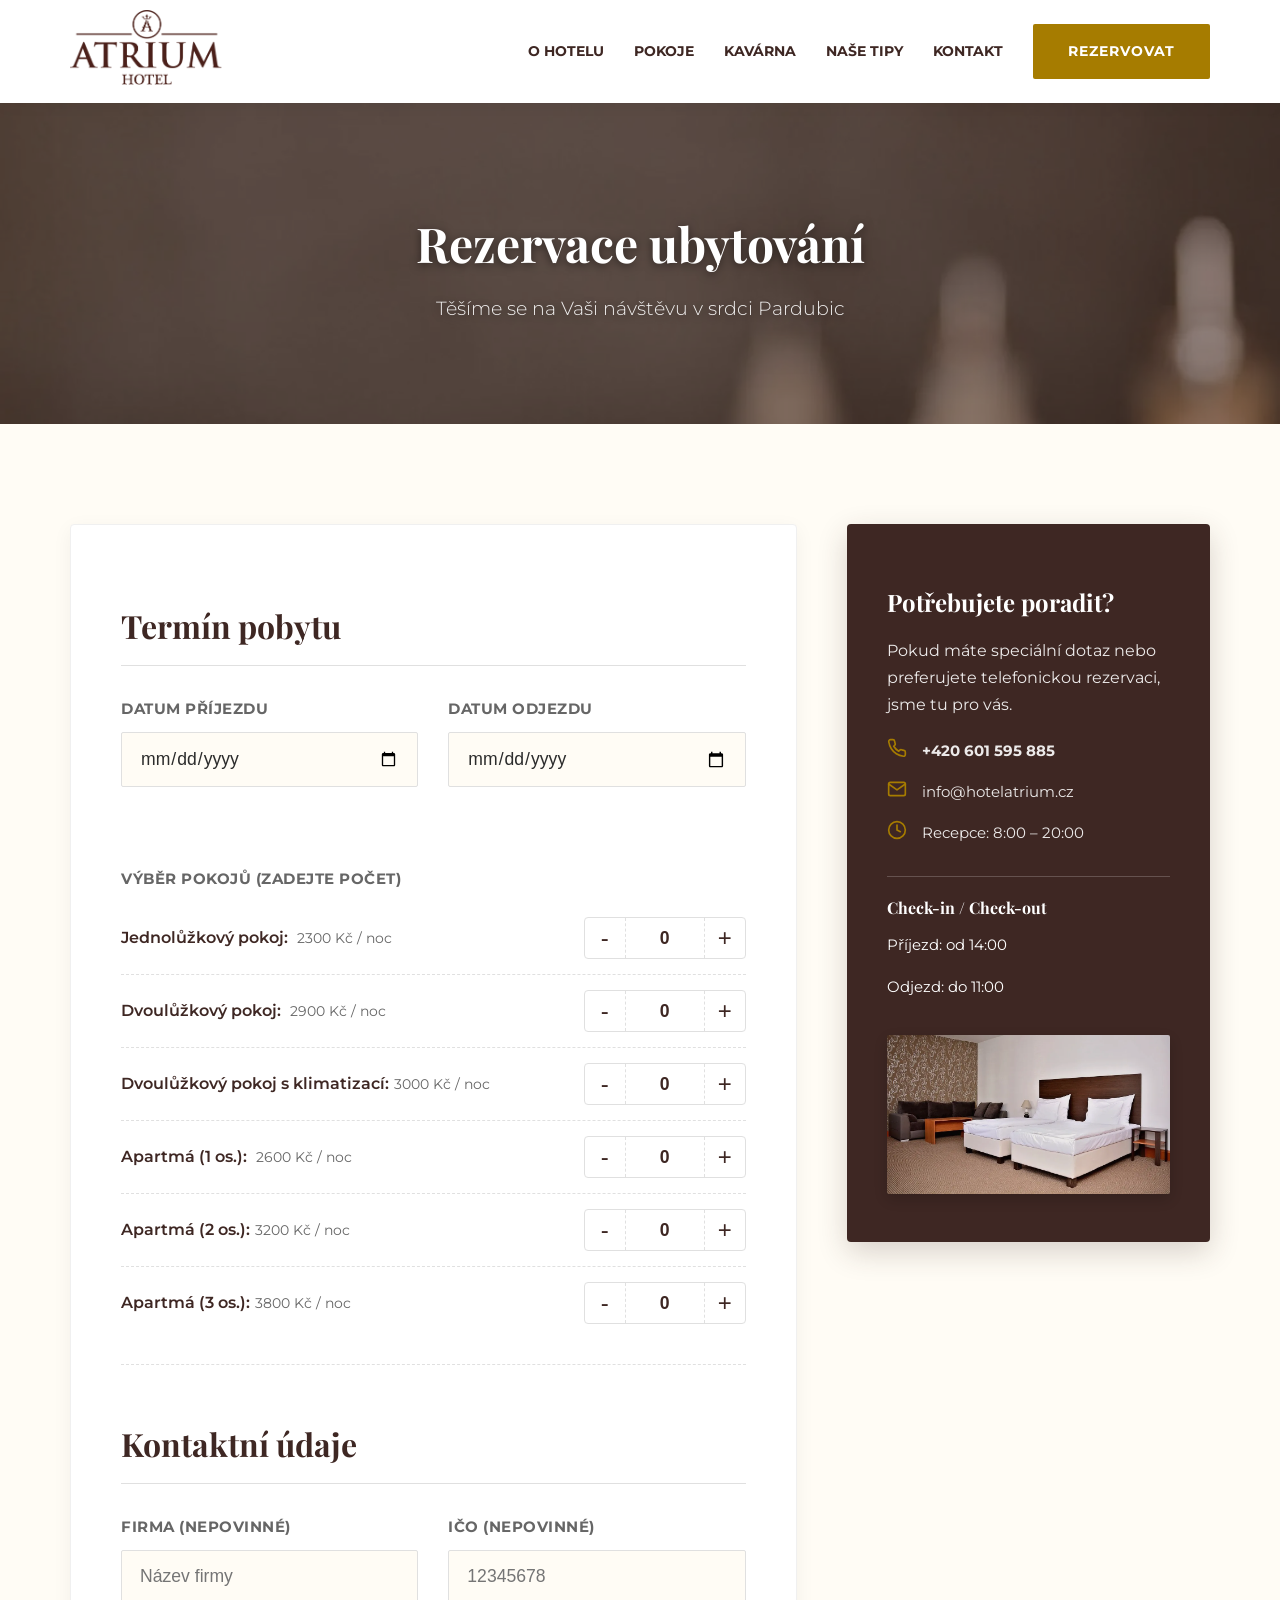
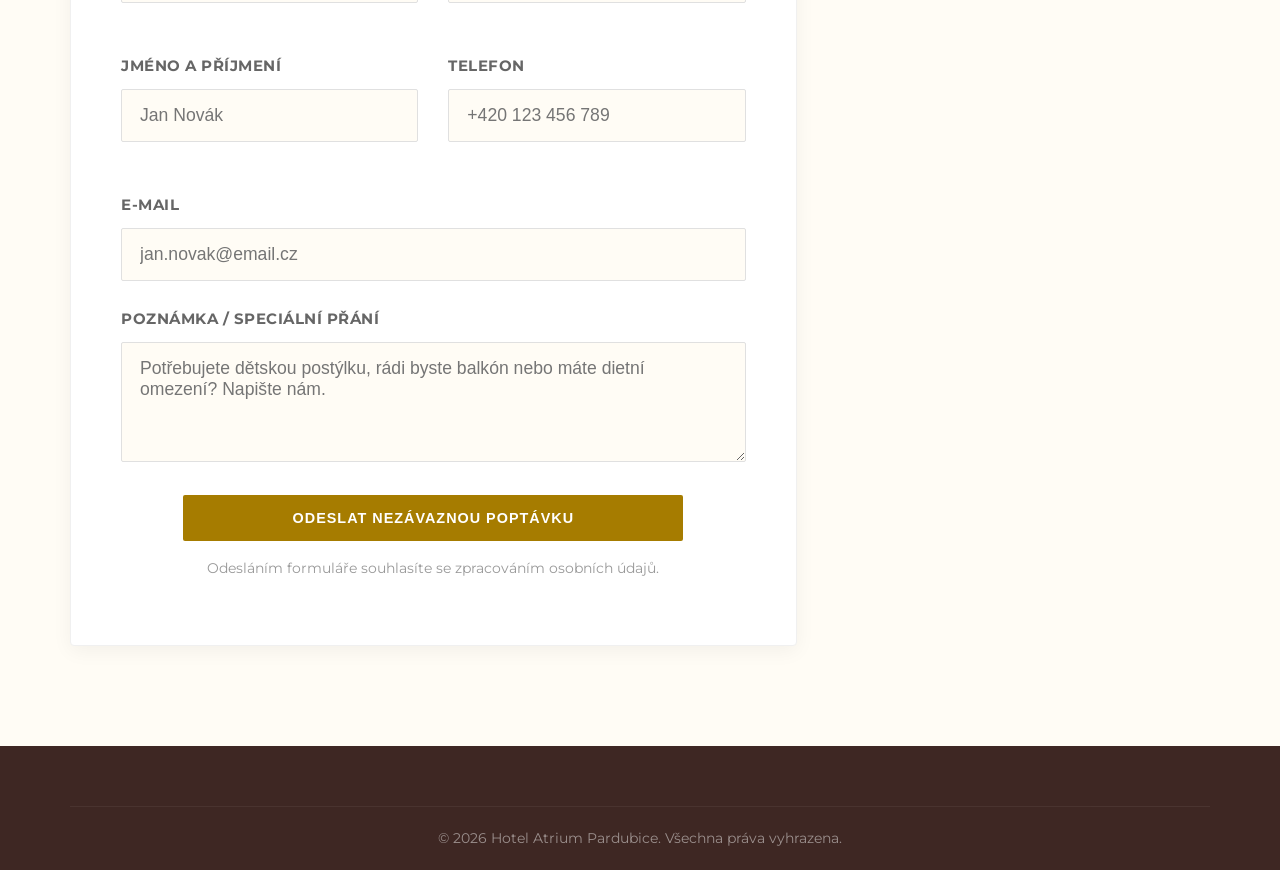
==== commit 55ad6b77: "Update reservation.html" ====
--- a/reservation.html
+++ b/reservation.html
@@ -63,7 +63,7 @@
                                 <div class="room-selection-container">
                                     <div class="room-selection-item" id="room-single">
                                         <div><span class="room-label">Jednolůžkový pokoj:</span>
-                                            x<span class="room-price-tag"></span></div>
+                                            <span class="room-price-tag"></span></div>
                                         <div class="qty-wrapper">
                                             <label class="visually-hidden" for="qty-single">Počet jednolůžkových pokojů</label>
                                             <button type="button" class="qty-btn minus" tabindex="-1" title="Odebrat pokoj">
--- a/styles.css
+++ b/styles.css
@@ -38,6 +38,19 @@
 /* =========================================
    2. GLOBÁLNÍ KOMPONENTY (Tlačítka, layouty)
    ========================================= */
+
+.visually-hidden {
+    position: absolute !important;
+    width: 1px !important;
+    height: 1px !important;
+    padding: 0 !important;
+    margin: -1px !important;
+    overflow: hidden !important;
+    clip: rect(0, 0, 0, 0) !important;
+    white-space: nowrap !important;
+    border: 0 !important;
+}
+
 .container {
     max-width: var(--container-width);
     margin: 0 auto;
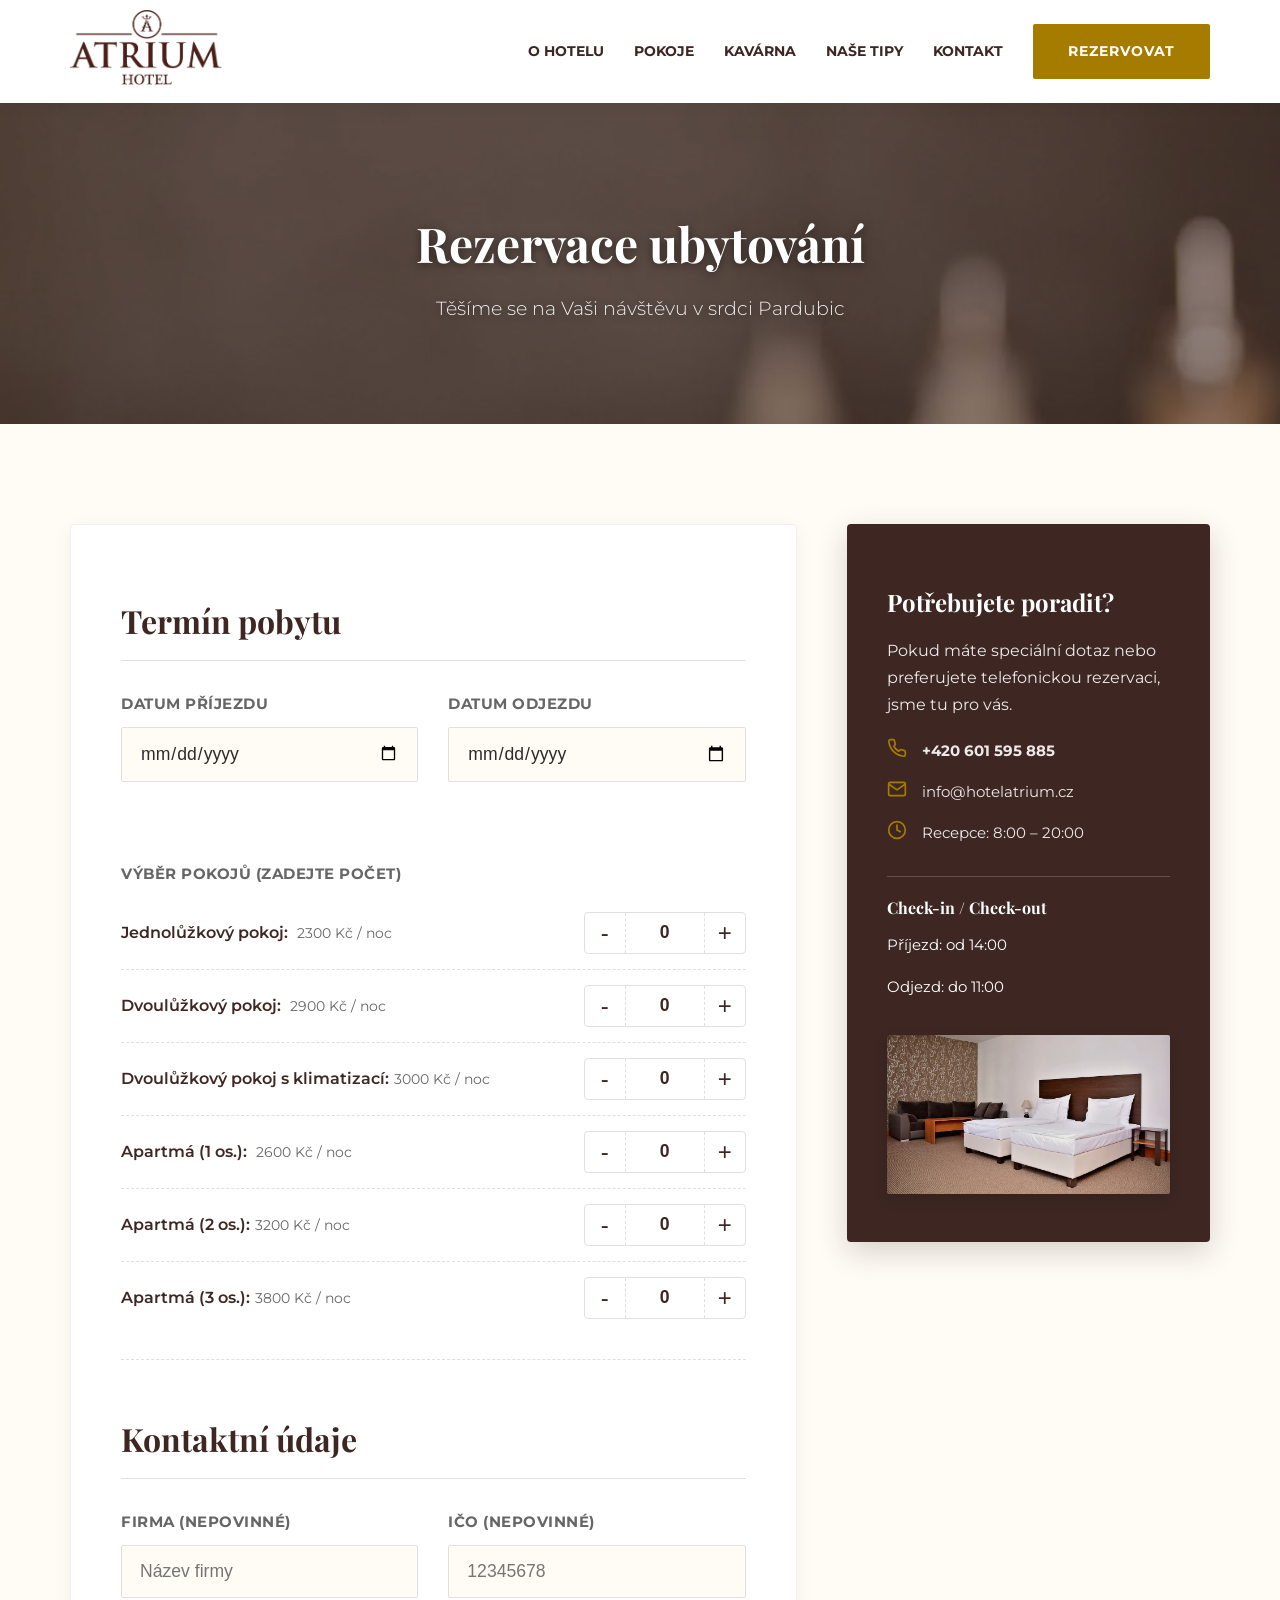
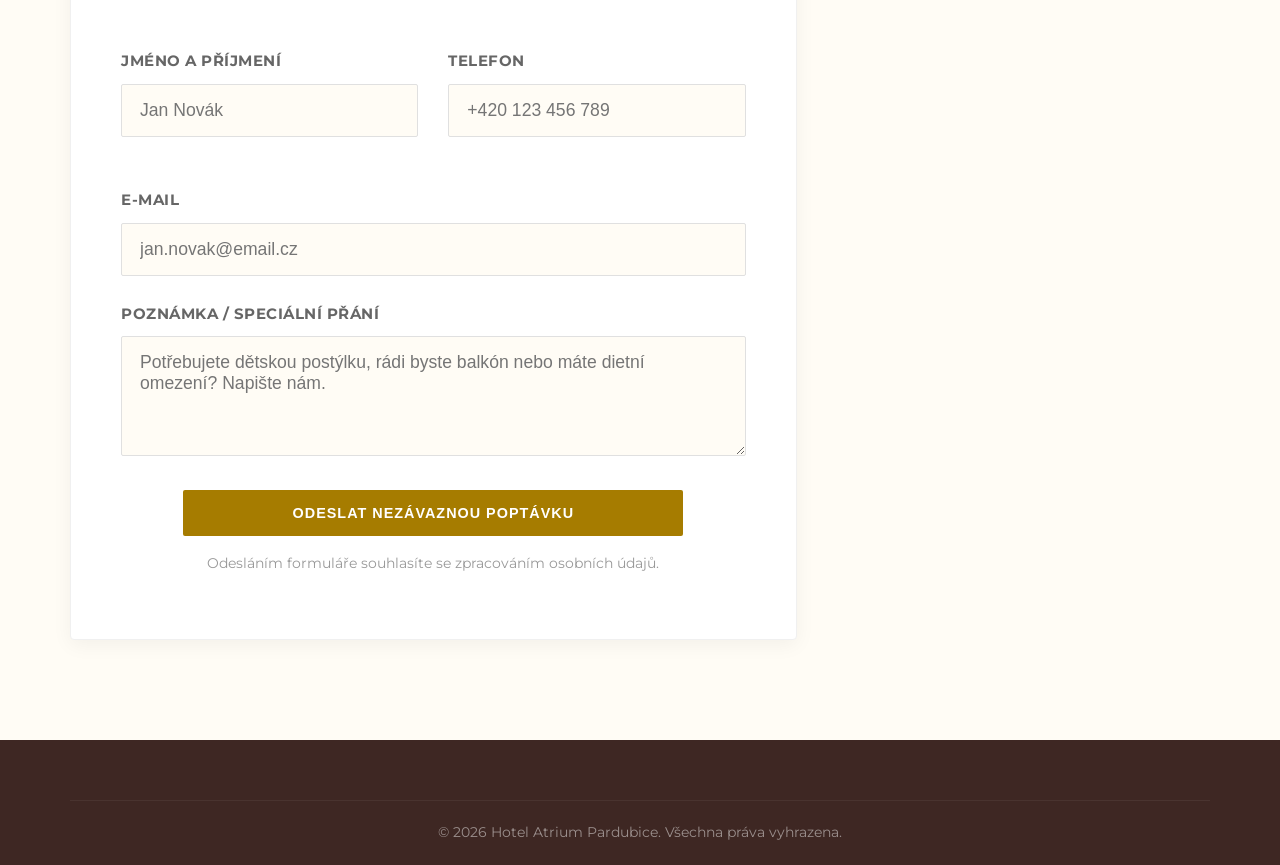
==== commit 182ad246: "odstranění redundantního title a nastavení aria-hidden" ====
--- a/reservation.html
+++ b/reservation.html
@@ -18,9 +18,10 @@
                 <a href="index.html"><img src="images/logo_hotel.png" alt="Hotel Atrium Logo"></a>
             </div>
 
-            <div class="hamburger" onclick="toggleMenu()">
+            <button type="button" class="hamburger" id="hamburgerBtn" aria-expanded="false" aria-controls="navMenu" title="Otevřít menu">
                 <svg xmlns="http://www.w3.org/2000/svg" width="30" height="30" viewBox="0 0 24 24" fill="none" stroke="#3E2723" stroke-width="2" stroke-linecap="round" stroke-linejoin="round"><line x1="3" y1="12" x2="21" y2="12"/><line x1="3" y1="6" x2="21" y2="6"/><line x1="3" y1="18" x2="21" y2="18"/></svg>
-            </div>
+                <span class="visually-hidden">Otevřít menu</span>
+            </button>
 
             <div class="nav-menu">
                 <a href="index.html#about" class="nav-link">O hotelu</a>
@@ -28,7 +29,7 @@
                 <a href="index.html#cafe" class="nav-link">Kavárna</a>
                 <a href="index.html#tips" class="nav-link">Naše tipy</a>
                 <a href="index.html#contact" class="nav-link">Kontakt</a>
-                <a href="rezervace.html" class="btn btn-nav">Rezervovat</a>
+                <a href="reservation.html" class="btn btn-nav">Rezervovat</a>
             </div>
         </div>
     </nav>
@@ -38,7 +39,7 @@
             <picture>
                 <source type="image/webp" media="(max-width: 768px)" srcset="images/reservation_bg_mobile.webp">
                 <source type="image/webp" srcset="images/reservation_bg.webp">
-                <img src="images/reservation_bg.jpg" class="page-header-bg" alt="Pozadí rezervace">
+                <img src="images/reservation_bg.jpg" class="page-header-bg" alt="">
             </picture>           
             <div class="container page-header-content">
                 <h1>Rezervace ubytování</h1>
@@ -51,7 +52,7 @@
                 <div class="booking-grid">
                     <div class="booking-form">
                         <form action="#" method="POST" onsubmit="alert('Děkujeme! Poptávka byla odeslána.'); return false;">
-                            <h3 class="form-section-title">Termín pobytu</h3>
+                            <h2 class="form-section-title">Termín pobytu</h2>
                             <div class="form-row">
                                 <div class="form-group"><label for="checkin">Datum příjezdu</label><input type="date" id="checkin" class="form-control" required></div>
                                 <div class="form-group"><label for="checkout">Datum odjezdu</label><input type="date" id="checkout" class="form-control" required></div>
@@ -66,11 +67,12 @@
                                             <span class="room-price-tag"></span></div>
                                         <div class="qty-wrapper">
                                             <label class="visually-hidden" for="qty-single">Počet jednolůžkových pokojů</label>
-                                            <button type="button" class="qty-btn minus" tabindex="-1" title="Odebrat pokoj">
-                                               <span aria-hidden="true">-</span>
-                                               <span class="visually-hidden">Odebrat pokoj</span>
-                                            </button>
-                                            <input type="number" id="qty-single" min="0" max="16" value="0"  class="form-control room-input room-qty">
+                                            <span id="hint-single" class="visually-hidden">Hodnotu můžete měnit také šipkami nahoru a dolů.</span>            
+                                            <button type="button" class="qty-btn minus" tabindex="-1" title="Odebrat pokoj">
+                                               <span aria-hidden="true">-</span>
+                                               <span class="visually-hidden">Odebrat pokoj</span>
+                                            </button>
+                                            <input type="number" id="qty-single" min="0" max="16" value="0"  class="form-control room-input room-qty" aria-describedby="hint-single">
                                             <button type="button" class="qty-btn plus" tabindex="-1" title="Přidat pokoj">
                                                <span aria-hidden="true">+</span>
                                                <span class="visually-hidden">Přidat pokoj</span>
@@ -83,11 +85,12 @@
                                             <span class="room-price-tag"></span></div>
                                         <div class="qty-wrapper">
                                             <label class="visually-hidden" for="qty-double">Počet dvoulůžkový pokojů</label>
-                                            <button type="button" class="qty-btn minus" tabindex="-1" title="Odebrat pokoj">
-                                               <span aria-hidden="true">-</span>
-                                               <span class="visually-hidden">Odebrat pokoj</span>
-                                            </button>
-                                            <input type="number" id="qty-double" min="0" max="16" value="0"  class="form-control room-input room-qty">
+                                            <span id="hint-double" class="visually-hidden">Hodnotu můžete měnit také šipkami nahoru a dolů.</span>            
+                                            <button type="button" class="qty-btn minus" tabindex="-1" title="Odebrat pokoj">
+                                               <span aria-hidden="true">-</span>
+                                               <span class="visually-hidden">Odebrat pokoj</span>
+                                            </button>
+                                            <input type="number" id="qty-double" min="0" max="16" value="0"  class="form-control room-input room-qty" aria-describedby="hint-double">
                                             <button type="button" class="qty-btn plus" tabindex="-1" title="Přidat pokoj">
                                                <span aria-hidden="true">+</span>
                                                <span class="visually-hidden">Přidat pokoj</span>
@@ -99,11 +102,12 @@
                                         <div><span class="room-label">Dvoulůžkový pokoj s klimatizací:</span><span class="room-price-tag"></span></div>
                                         <div class="qty-wrapper">
                                             <label class="visually-hidden" for="qty-double-ac">Počet dvoulůžkový pokojů s klimatizací</label>
-                                            <button type="button" class="qty-btn minus" tabindex="-1" title="Odebrat pokoj">
-                                               <span aria-hidden="true">-</span>
-                                               <span class="visually-hidden">Odebrat pokoj</span>
-                                            </button>
-                                            <input type="number" id="qty-double-ac" min="0" max="4" value="0"  class="form-control room-input room-qty">
+                                            <span id="hint-double-ac" class="visually-hidden">Hodnotu můžete měnit také šipkami nahoru a dolů.</span>            
+                                            <button type="button" class="qty-btn minus" tabindex="-1" title="Odebrat pokoj">
+                                               <span aria-hidden="true">-</span>
+                                               <span class="visually-hidden">Odebrat pokoj</span>
+                                            </button>
+                                            <input type="number" id="qty-double-ac" min="0" max="4" value="0"  class="form-control room-input room-qty" aria-describedby="hint-double-ac">
                                             <button type="button" class="qty-btn plus" tabindex="-1" title="Přidat pokoj">
                                                <span aria-hidden="true">+</span>
                                                <span class="visually-hidden">Přidat pokoj</span>
@@ -116,11 +120,12 @@
                                             <span class="room-price-tag"></span></div>
                                         <div class="qty-wrapper">
                                             <label class="visually-hidden" for="qty-apt-1">Počet apartmánů pro 1 osobu</label>
-                                            <button type="button" class="qty-btn minus" tabindex="-1" title="Odebrat pokoj">
-                                               <span aria-hidden="true">-</span>
-                                               <span class="visually-hidden">Odebrat pokoj</span>
-                                            </button>
-                                            <input type="number" id="qty-apt-1" min="0" max="4" value="0"  class="form-control room-input room-qty">
+                                            <span id="hint-apt-1" class="visually-hidden">Hodnotu můžete měnit také šipkami nahoru a dolů.</span>            
+                                            <button type="button" class="qty-btn minus" tabindex="-1" title="Odebrat pokoj">
+                                               <span aria-hidden="true">-</span>
+                                               <span class="visually-hidden">Odebrat pokoj</span>
+                                            </button>
+                                            <input type="number" id="qty-apt-1" min="0" max="4" value="0"  class="form-control room-input room-qty" aria-describedby="hint-apt-1">
                                             <button type="button" class="qty-btn plus" tabindex="-1" title="Přidat pokoj">
                                                <span aria-hidden="true">+</span>
                                                <span class="visually-hidden">Přidat pokoj</span>
@@ -131,11 +136,12 @@
                                         <div><span class="room-label">Apartmá (2 os.):</span><span class="room-price-tag"></span></div>
                                         <div class="qty-wrapper">
                                             <label class="visually-hidden" for="qty-apt-2">Počet apartmánů pro 2 osoby</label>
-                                            <button type="button" class="qty-btn minus" tabindex="-1" title="Odebrat pokoj">
-                                               <span aria-hidden="true">-</span>
-                                               <span class="visually-hidden">Odebrat pokoj</span>
-                                            </button>
-                                            <input type="number" id="qty-apt-2" min="0" max="4" value="0"  class="form-control room-input room-qty">
+                                            <span id="hint-apt-2" class="visually-hidden">Hodnotu můžete měnit také šipkami nahoru a dolů.</span>            
+                                            <button type="button" class="qty-btn minus" tabindex="-1" title="Odebrat pokoj">
+                                               <span aria-hidden="true">-</span>
+                                               <span class="visually-hidden">Odebrat pokoj</span>
+                                            </button>
+                                            <input type="number" id="qty-apt-2" min="0" max="4" value="0"  class="form-control room-input room-qty" aria-describedby="hint-apt-2">
                                             <button type="button" class="qty-btn plus" tabindex="-1" title="Přidat pokoj">
                                                <span aria-hidden="true">+</span>
                                                <span class="visually-hidden">Přidat pokoj</span>
@@ -146,11 +152,12 @@
                                         <div><span class="room-label">Apartmá (3 os.):</span><span class="room-price-tag"></span></div>
                                         <div class="qty-wrapper">
                                             <label class="visually-hidden" for="qty-apt-3">Počet apartmánů pro 3 osoby</label>
-                                            <button type="button" class="qty-btn minus" tabindex="-1" title="Odebrat pokoj">
-                                               <span aria-hidden="true">-</span>
-                                               <span class="visually-hidden">Odebrat pokoj</span>
-                                            </button>
-                                            <input type="number" id="qty-apt-3" min="0" max="3" value="0"  class="form-control room-input room-qty">
+                                            <span id="hint-apt-3" class="visually-hidden">Hodnotu můžete měnit také šipkami nahoru a dolů.</span>
+                                            <button type="button" class="qty-btn minus" tabindex="-1" title="Odebrat pokoj">
+                                               <span aria-hidden="true">-</span>
+                                               <span class="visually-hidden">Odebrat pokoj</span>
+                                            </button>
+                                            <input type="number" id="qty-apt-3" min="0" max="3" value="0"  class="form-control room-input room-qty" aria-describedby="hint-apt-3">
                                             <button type="button" class="qty-btn plus" tabindex="-1" title="Přidat pokoj">
                                                <span aria-hidden="true">+</span>
                                                <span class="visually-hidden">Přidat pokoj</span>
@@ -160,10 +167,10 @@
                                 </div>
                             </div>
 
-                            <div id="room-capacity-warning" class="hidden"></div>
-                            <div id="total-price-display"></div>
-
-                            <h3 class="form-section-title contact-title-mt">Kontaktní údaje</h3>
+                            <div id="room-capacity-warning" class="hidden" role="alert"></div>
+                            <div id="total-price-display" aria-live="polite"></div>
+
+                            <h2 class="form-section-title contact-title-mt">Kontaktní údaje</h2>
                             <div class="form-row">
                                 <div class="form-group"><label for="company">Firma (nepovinné)</label><input type="text" id="company" class="form-control" placeholder="Název firmy"></div>
                                 <div class="form-group"><label for="ico">IČO (nepovinné)</label><input type="text" id="ico" class="form-control" placeholder="12345678"></div>
@@ -174,7 +181,7 @@
                             </div>
                             <div class="form-group"><label for="email">E-mail</label><input type="email" id="email" class="form-control" placeholder="jan.novak@email.cz" required></div>
                             <div class="form-group"><label for="note">Poznámka / Speciální přání</label><textarea id="note" class="form-control" placeholder="Potřebujete dětskou postýlku, rádi byste balkón nebo máte dietní omezení? Napište nám."></textarea></div>
-                            <button type="submit" title="Odeslat rezervační formulář" class="btn btn-submit-form">Odeslat nezávaznou poptávku</button>
+                            <button type="submit" class="btn btn-submit-form">Odeslat nezávaznou poptávku</button>
                             <p class="form-consent-text">Odesláním formuláře souhlasíte se zpracováním osobních údajů.</p>
                         </form>
                     </div>
--- a/styles.css
+++ b/styles.css
@@ -395,12 +395,26 @@
     height: 100%;
     display: flex;
     flex-direction: column;
-}
-
-.tip-card-link:hover .tip-card {
+    position: relative;
+}
+
+.tip-card h4 a {
+    color: inherit;
+    text-decoration: none;
+}
+
+.tip-card:hover {
     border-color: var(--color-accent);
     transform: translateY(-5px);
     box-shadow: 0 10px 20px rgba(0,0,0,0.1);
+}
+
+
+.tip-card h4 a::after {
+    content: "";
+    position: absolute;
+    inset: 0;
+    z-index: 10;
 }
 
 .tip-img {
@@ -477,7 +491,16 @@
     border: 1px solid rgba(0,0,0,0.05);
     display: flex;
     flex-direction: column;
-    flex-grow: 1;               
+    flex-grow: 1;  
+    cursor: pointer;        
+    position: relative;     
+}
+
+.event-card-item h3 a::after {
+    content: "";
+    position: absolute;
+    inset: 0;
+    z-index: 10;
 }
 
 .event-card-item:hover {
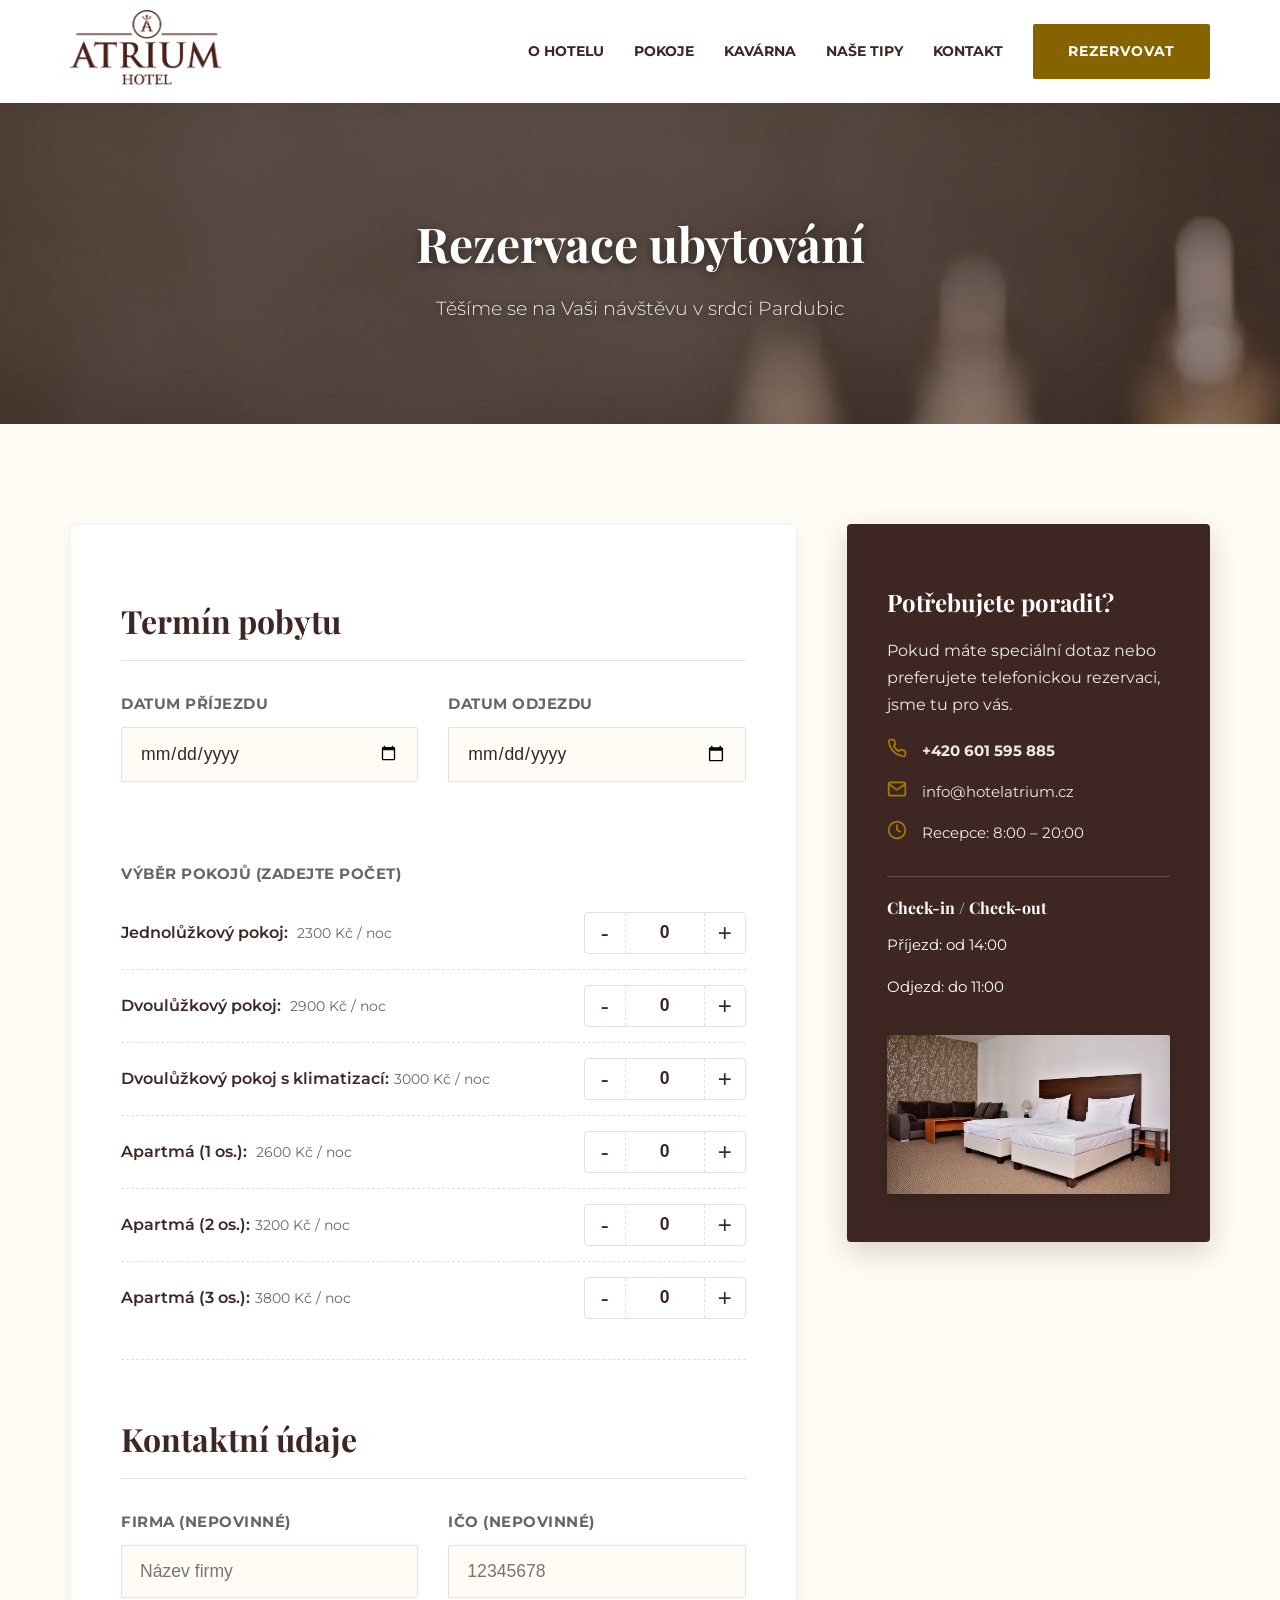
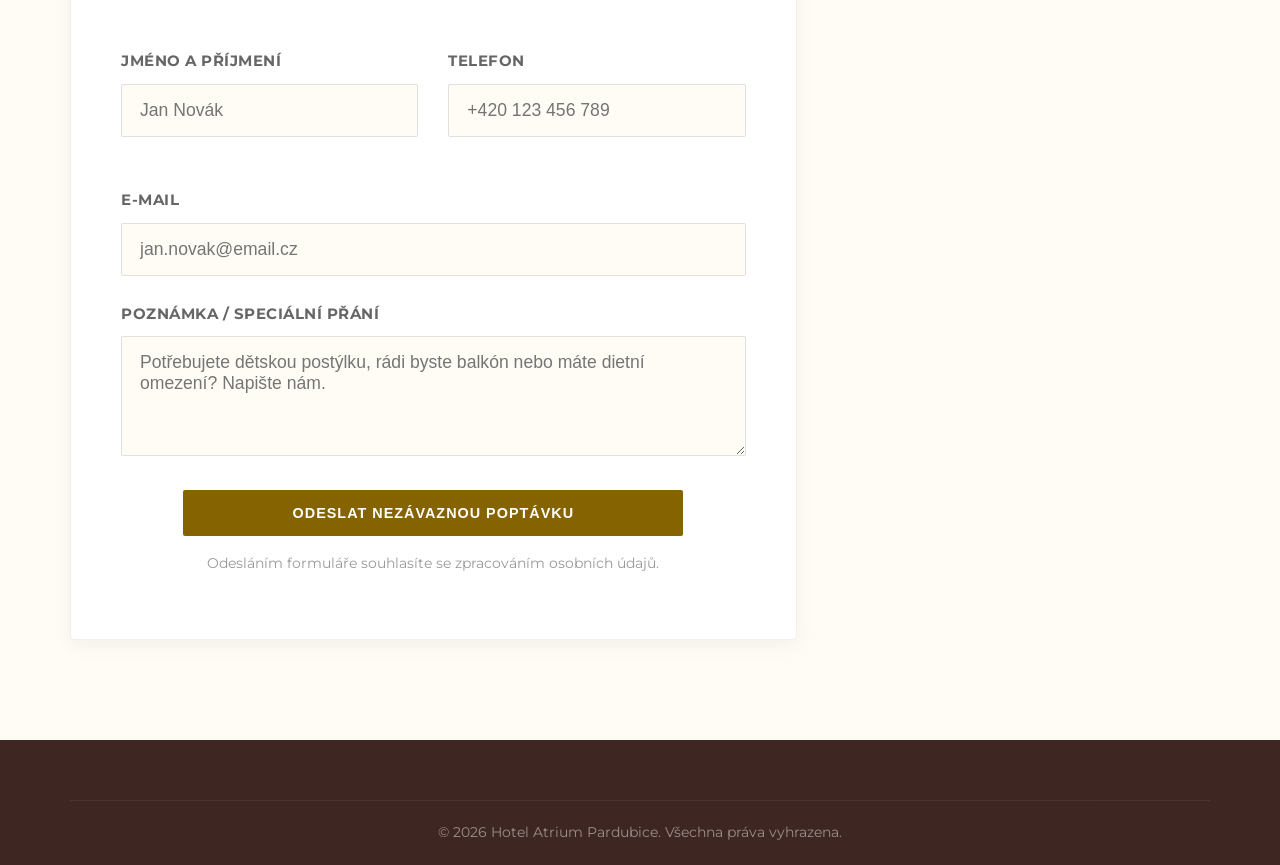
==== commit 351b7c30: "Synchronization with local PC data" ====
--- a/reservation.html
+++ b/reservation.html
@@ -218,4 +218,4 @@
 
     <script src="script.js"></script>
 </body>
-</html>
+</html>
--- a/styles.css
+++ b/styles.css
@@ -1,10 +1,11 @@
 /* =========================================
-   1. PROMĚNNÉ A ZÁKLADNÍ NASTAVENÍ (ROOT)
+   PROMĚNNÉ A ZÁKLADNÍ NASTAVENÍ (ROOT)
    ========================================= */
 :root {
     --color-primary: #3E2723;   /* Espresso */
     --color-accent: #A67C00;    /* Zlatavá */
     --color-bg-light: #FFFCF5;  /* Krémová */
+    --color-accent-text: #856400;
     --color-bg-white: #FFFFFF;
     --color-text-main: #2C2C2C;
     --color-text-light: #666666;
@@ -36,7 +37,7 @@
 }
 
 /* =========================================
-   2. GLOBÁLNÍ KOMPONENTY (Tlačítka, layouty)
+   GLOBÁLNÍ KOMPONENTY (Tlačítka, layouty)
    ========================================= */
 
 .visually-hidden {
@@ -65,7 +66,7 @@
 }
 
 .section-tag {
-    color: var(--color-accent);
+    color: var(--color-accent-text);
     text-transform: uppercase;
     font-weight: 700;
     font-size: 0.85rem;
@@ -93,7 +94,7 @@
 .btn {
     display: inline-block;
     padding: 15px 35px;
-    background-color: var(--color-accent);
+    background-color: var(--color-accent-text);
     color: white;
     text-decoration: none;
     font-weight: 700;
@@ -131,8 +132,51 @@
     color: white;
 }
 
-/* =========================================
-   3. NAVIGACE (Header)
+.btn-sm {
+    padding: 8px 22px;
+    font-size: 0.8rem;
+    letter-spacing: 0.5px;
+    border-width: 1px;
+}
+
+/* =========================================
+   FOTOGALERIE
+   ========================================= */
+.gallery-section {
+    padding: 60px 0 var(--spacing-section) 0;
+    background-color: var(--color-bg-light);
+}
+
+.gallery-header {
+    text-align: center;
+    margin-bottom: 40px;
+}
+
+.gallery-grid {
+    display: grid;
+    /* Automaticky naskládá fotky vedle sebe a na mobilu je hodí pod sebe */
+    grid-template-columns: repeat(auto-fit, minmax(250px, 1fr));
+    gap: 20px;
+}
+
+.gallery-img {
+    width: 100%;
+    height: 250px;
+    object-fit: cover; /* Zajistí, že se fotky nedeformují, ale krásně se oříznou do čtverce/obdélníku */
+    border-radius: 4px;
+    transition: transform 0.4s ease, box-shadow 0.4s ease;
+    cursor: pointer;
+}
+
+.gallery-img:hover {
+    transform: scale(1.03);
+    box-shadow: 0 10px 20px rgba(62, 39, 35, 0.2);
+    z-index: 2;
+    position: relative;
+}
+
+/* =========================================
+   NAVIGACE (Header)
    ========================================= */
 .navbar {
     background-color: rgba(255, 255, 255, 0.98);
@@ -181,7 +225,7 @@
     cursor: pointer !important;
 }
 
-.nav-link:hover { color: var(--color-accent); }
+.nav-link:hover { color: var(--color-accent-text); }
 
 .btn-nav { width: auto; }
 
@@ -192,7 +236,7 @@
 }
 
 /* =========================================
-   4. HLAVNÍ BANNERY (Hero & Page Header)
+   HLAVNÍ BANNERY (Hero & Page Header)
    ========================================= */
 .hero {
     position: relative;
@@ -273,7 +317,7 @@
 }
 
 /* =========================================
-   5. SEKCE O HOTELU
+   SEKCE O HOTELU
    ========================================= */
 .about-section { padding: var(--spacing-section) 0; }
 .about-text h2 { font-size: 2.5rem; margin-bottom: 25px; }
@@ -284,7 +328,7 @@
 }
 
 /* =========================================
-   6. SEKCE VÝHODY POKOJŮ (Proč k nám)
+   SEKCE VÝHODY POKOJŮ (Proč k nám)
    ========================================= */
 .features {
     padding: 80px 0;
@@ -321,7 +365,7 @@
     align-items: center;
     justify-content: center;
     flex-shrink: 0;
-    color: var(--color-accent);
+    color: var(--color-accent-text);
 }
 
 .icon-circle svg { width: 24px; height: 24px; }
@@ -332,14 +376,14 @@
 }
 
 /* =========================================
-   7. SEKCE KAVÁRNA
+   SEKCE KAVÁRNA
    ========================================= */
 .cafe-section {
     background-color: #F8F5F0;
     padding: var(--spacing-section) 0;
 }
 
-.cafe-img-shadow { box-shadow: -20px 20px 0 var(--color-accent); }
+.cafe-img-shadow { box-shadow: -20px 20px 0 var(--color-accent-text); }
 .cafe-features-list { list-style: none; padding: 0; margin-bottom: 25px; }
 .cafe-list-item {
     margin-bottom: 10px;
@@ -349,7 +393,7 @@
 }
 
 /* =========================================
-   8. SEKCE TIPY NA VÝLETY (Karty)
+   SEKCE TIPY NA VÝLETY (Karty)
    ========================================= */
 .tips-section {
     padding: var(--spacing-section) 0;
@@ -428,7 +472,7 @@
 .tip-content h4 { margin: 0 0 10px 0; font-size: 1.2rem; color: var(--color-primary); }
 .tip-meta {
     font-size: 0.85rem;
-    color: var(--color-accent);
+    color: var(--color-accent-text);
     text-transform: uppercase;
     font-weight: 700;
     margin-bottom: 10px;
@@ -437,7 +481,7 @@
 .tip-content p { font-size: 0.95rem; margin-bottom: 0; color: var(--color-text-light); }
 
 /* =========================================
-   9. SEKCE AKCE A UDÁLOSTI (Carousel)
+   SEKCE AKCE A UDÁLOSTI (Carousel)
    ========================================= */
 .events-section {
     background-color: #F9F6F0; 
@@ -526,7 +570,7 @@
     font-size: 0.8rem;
     text-transform: uppercase;
     letter-spacing: 1px;
-    color: var(--color-accent);
+    color: var(--color-accent-text);
     font-weight: 700;
     display: block;
     margin-bottom: 8px;
@@ -554,16 +598,17 @@
     justify-content: center;
     box-shadow: 0 5px 15px rgba(0,0,0,0.2);
     transition: background 0.3s;
-    z-index: 10;
-}
-
-.slider-btn:hover { background-color: var(--color-accent); }
+    z-index: 100;
+    cursor: pointer;
+}
+
+.slider-btn:hover { background-color: var(--color-accent-text); }
 .slider-btn.prev { left: 10px; }
 .slider-btn.next { right: 10px; }
 .events-footer-action { text-align: center; margin-top: 40px; }
 
 /* =========================================
-   10. REZERVACE A FORMULÁŘ
+   REZERVACE A FORMULÁŘ
    ========================================= */
 .booking-section { padding: var(--spacing-section) 0; }
 .booking-grid { display: grid; grid-template-columns: 2fr 1fr; gap: 50px; }
@@ -627,6 +672,7 @@
     border-radius: 4px;
     overflow: hidden; 
     background-color: var(--color-bg-white);
+    flex-shrink: 0;
 }
 
 .qty-btn {
@@ -680,6 +726,14 @@
     background-color: #f4f1ea !important;
     color: #ccc !important;
     cursor: not-allowed !important;
+}
+
+.qty-btn.is-disabled,
+.qty-btn[aria-disabled="true"] {
+    background-color: #f4f1ea !important;
+    color: #ccc !important;
+    cursor: not-allowed !important;
+    pointer-events: none !important; /* Tohle zakáže kliknutí myší! */
 }
 
 .room-input {
@@ -721,16 +775,33 @@
     border-bottom: 1px dashed var(--color-border);
 }
 
-.room-selection-item:last-child { border-bottom: none; }
-.room-label { font-weight: 600; color: var(--color-primary); }
-.room-price-tag { font-size: 0.9rem; color: var(--color-text-light); margin-left: 5px; }
-.room-input { width: 80px; text-align: center; }
+.room-selection-item:last-child { 
+    border-bottom: none; 
+}
+
+.room-label { 
+    font-weight: 600; 
+    color: var(--color-primary); 
+}
+
+.room-price-tag {
+     font-size: 0.9rem; 
+     color: var(--color-text-light); 
+     margin-left: 5px; 
+     white-space: nowrap;
+     display: inline-block;
+    }
+
+.room-input { 
+    width: 80px;
+    text-align: center;
+}
 
 #nights-display {
     margin-top: -15px; 
     margin-bottom: 20px; 
     font-weight: 700; 
-    color: var(--color-accent); 
+    color: var(--color-accent-text); 
     min-height: 24px; 
     font-size: 1.1rem;
 }
@@ -798,7 +869,128 @@
 }
 
 /* =========================================
-   11. PATIČKA (Footer)
+   STRÁNKA FOTOGALERIE
+   ========================================= */
+.gallery-page-section {
+    padding: var(--spacing-section) 0;
+}
+
+.gallery-main-grid {
+    display: grid;
+    /* Automaticky vytvoří sloupce podle šířky obrazovky (min 300px široké) */
+    grid-template-columns: repeat(auto-fit, minmax(300px, 1fr));
+    gap: 30px;
+    margin-bottom: 50px;
+}
+
+.gallery-page-img {
+    width: 100%;
+    height: 280px;
+    object-position: center 20%; /* 🚨 TRIK: Posune střed ořezu víc nahoru, aby nebyla useknutá hlava */
+    object-fit: cover; /* Ořízne fotky do jednotného rozměru bez deformace */
+    border-radius: 4px;
+    box-shadow: 0 4px 15px rgba(0,0,0,0.05);
+    transition: transform 0.3s ease, box-shadow 0.3s ease;
+}
+
+.gallery-main-grid picture:nth-of-type(4) .gallery-page-img {
+    object-position: center bottom !important; 
+}
+
+.gallery-main-grid picture:nth-of-type(12) .gallery-page-img {
+    object-position: center 70% !important; 
+}
+
+.gallery-main-grid picture:nth-of-type(14) .gallery-page-img {
+    object-position: center 50% !important; 
+}
+
+
+.gallery-page-img:hover {
+    transform: translateY(-5px);
+    cursor: pointer;
+    box-shadow: 0 10px 25px rgba(62, 39, 35, 0.15);
+}
+
+.gallery-back-action {
+    text-align: center;
+}
+
+/* LIGHTBOX STYLY (JEMNÁ VERZE) */
+.lightbox {
+    /* 🚨 Místo display: none používáme opacity pro plynulý přechod */
+    visibility: hidden;
+    opacity: 0; 
+    position: fixed;
+    z-index: 2000;
+    top: 0; left: 0;
+    width: 100%; height: 100%;
+    /* Jemnější, poloprůhledné šedé pozadí místo agresivní černé */
+    background-color: rgba(0, 0, 0, 0.6); 
+    display: flex;
+    justify-content: center;
+    align-items: center;
+    /* Plynulé rozednění (fade-in) */
+    transition: opacity 0.4s ease, visibility 0.4s ease; 
+}
+
+/* Třída, která se přidá přes JS pro zobrazení okna */
+.lightbox.active {
+    visibility: visible;
+    opacity: 1;
+}
+
+.lightbox-img {
+    max-width: 90%;
+    max-height: 85vh;
+    border-radius: 2px;
+    box-shadow: 0 5px 40px rgba(0,0,0,0.3);
+    /* Plynulé zjevení samotné fotky */
+    transform: scale(0.95);
+    transition: transform 0.4s ease;
+}
+
+.lightbox.active .lightbox-img {
+    transform: scale(1);
+}
+
+.close-lightbox {
+    position: absolute;
+    /* Decentní křížek blízko rohu */
+    top: 25px; 
+    right: 35px;
+    color: rgba(255, 255, 255, 0.8); 
+    font-size: 35px; /* Menší a elegantnější */
+    font-weight: 300;
+    cursor: pointer;
+    transition: color 0.3s;
+}
+
+.close-lightbox:hover {
+    color: white;
+}
+
+.nav-btn {
+    position: absolute;
+    top: 50%;
+    transform: translateY(-50%);
+    background: transparent;
+    border: none;
+    /* Jemné bílé šipky s lehkým stínem pro čitelnost na světlé fotce */
+    color: rgba(255, 255, 255, 0.6);
+    font-size: 40px;
+    cursor: pointer;
+    padding: 20px;
+    transition: color 0.3s;
+    text-shadow: 0 2px 5px rgba(0,0,0,0.2);
+}
+
+.nav-btn:hover { color: white; }
+.prev-btn { left: 2%; }
+.next-btn { right: 2%; }
+
+/* =========================================
+   PATIČKA (Footer)
    ========================================= */
 footer {
     background-color: var(--color-primary);
@@ -837,9 +1029,9 @@
     transition: color 0.3s;
 }
 
-.contact-row:hover { color: var(--color-accent); }
+.contact-row:hover { color: var(--color-accent-text); }
 .contact-row svg {
-    color: var(--color-accent);
+    color: var(--color-accent-text);
     flex-shrink: 0;
     margin-top: 4px;
 }
@@ -869,7 +1061,7 @@
 }
 
 /* =========================================
-   12. MOBILNÍ ZOBRAZENÍ (Responzivita)
+   MOBILNÍ ZOBRAZENÍ (Responzivita)
    ========================================= */
 @media (max-width: 900px) {
     .footer-grid {
@@ -896,26 +1088,70 @@
         border-top: 1px solid #eee;
     }
     
-    .nav-menu.active { display: flex; }
-    .nav-link { display: block; padding: 10px; width: 100%; }
+    .nav-menu.active { 
+        display: flex; 
+    }
+
+    .nav-link { 
+        display: block; 
+        padding: 10px; 
+        width: 100%; 
+    }
     
     .split-layout, .features-grid, .booking-grid, .form-row, .tips-grid, .events-grid { 
         grid-template-columns: 1fr; 
         gap: 40px;
     }
 
-    .hero-content h1 { font-size: 2.2rem; }
-    .about-text h2, .page-header h1 { font-size: 2rem; }
-    #tips h2, .events-intro h2, .events-header h2 { font-size: 2rem; }
-
-    .container { padding: 0 25px; }
-    .booking-form { padding: 30px 20px; }
+    .hero-content h1 { 
+        font-size: 2.2rem;
+    }
+
+    .about-text h2, .page-header h1 { 
+        font-size: 2rem; 
+    }
+
+    #tips h2, .events-intro h2, .events-header h2 { 
+        font-size: 2rem; 
+    }
+
+    .container { 
+        padding: 0 25px; 
+    }
+
+    .booking-form { 
+        padding: 30px 20px; 
+    }
     
-    .room-selection-item { flex-direction: column; align-items: flex-start; gap: 10px; }
-    .room-input { width: 100%; text-align: left; padding-left: 15px; }
+    .room-selection-item { 
+        display: flex;
+        justify-content: space-between;
+        align-items: center; 
+        padding: 15px 0;
+        gap: 10px; 
+    }
+
+    .room-price-tag {
+        display: block;
+        margin-left: 0;
+        margin-top: 2px;
+    }
+
+    .room-input { 
+        width: 50px; 
+        text-align: center; 
+        padding-left: 0; 
+    }
     
-    .event-card-item { min-width: 280px; }
-    .slider-btn { display: none; }
+    .event-card-item { 
+        min-width: 280px; 
+    }
+
+    .slider-btn { 
+        display: none; 
+    }
     
-    .sidebar-img { display: none; }
-}
+    .sidebar-img { 
+        display: none; 
+    }
+}
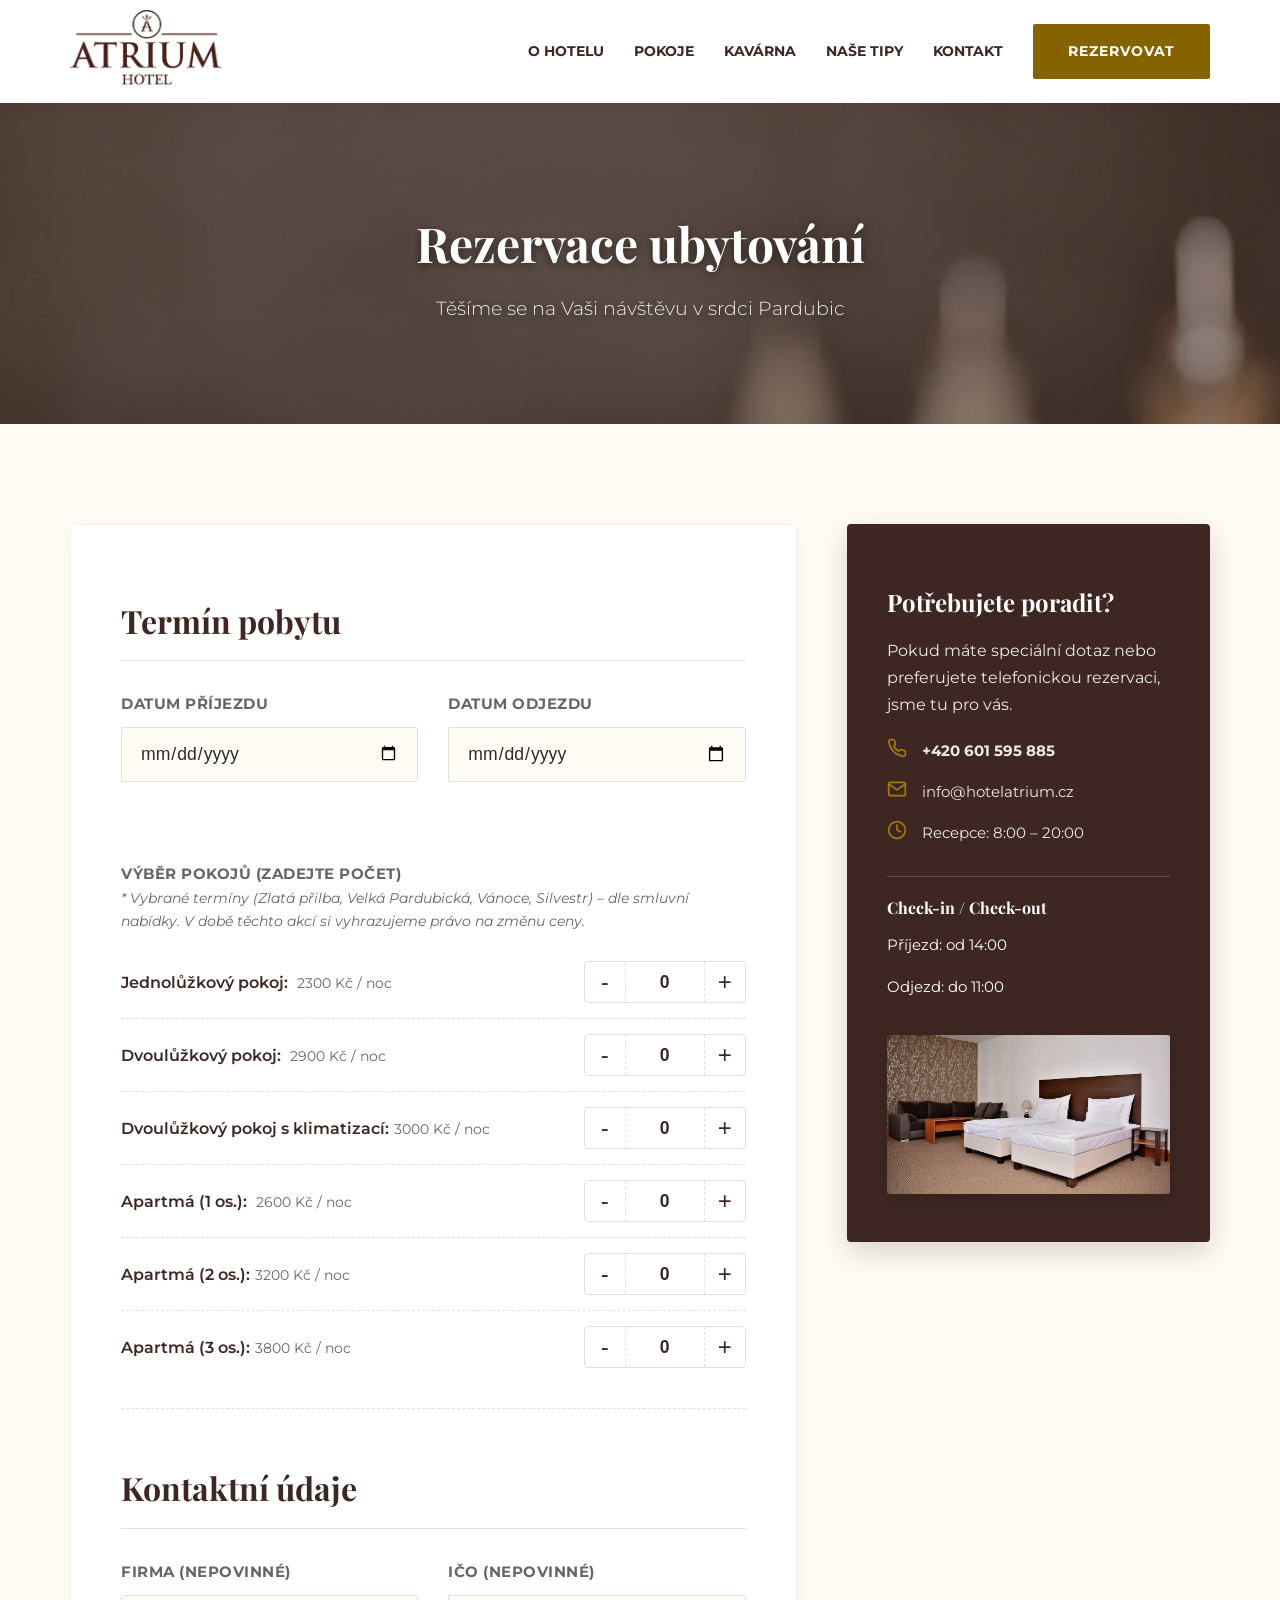
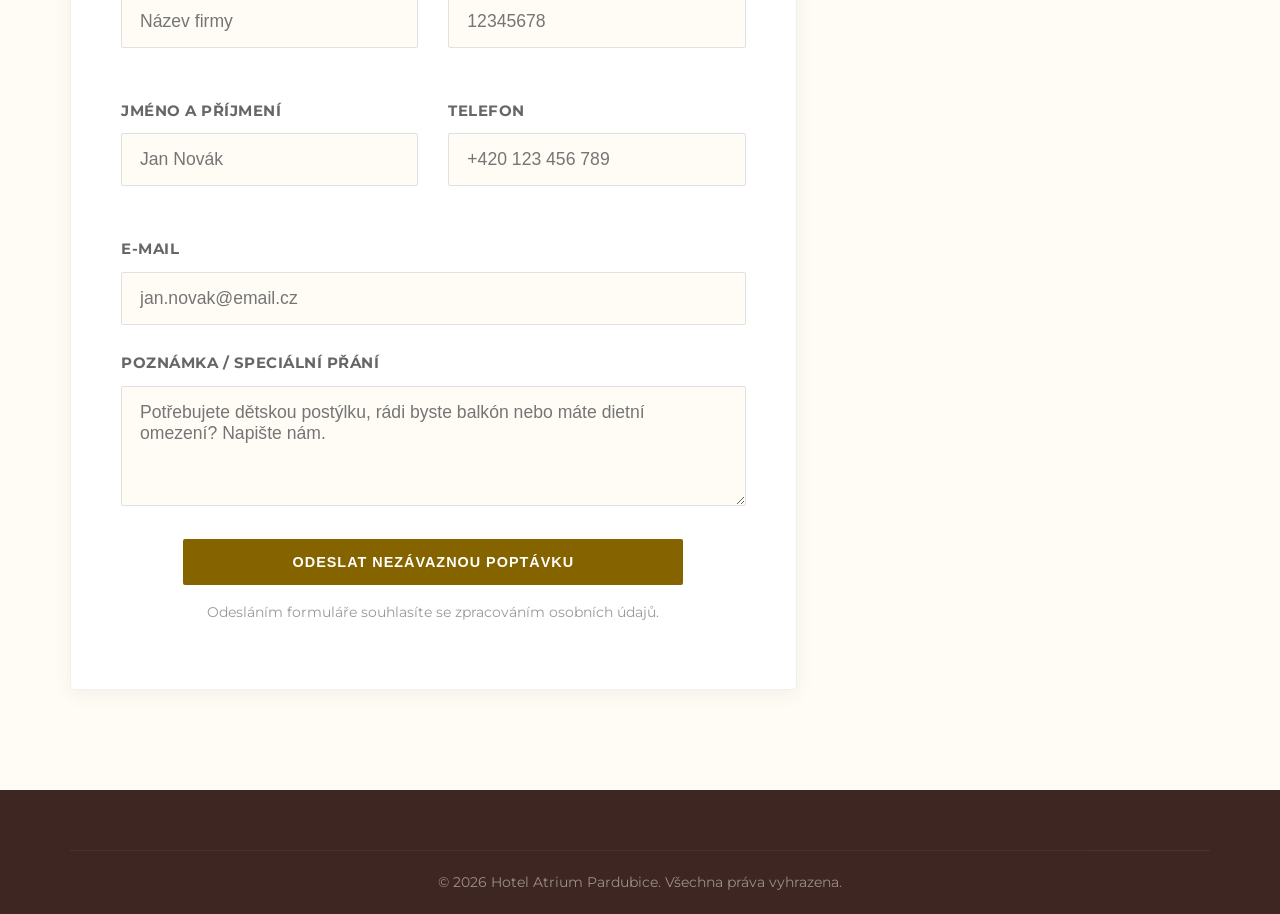
==== commit b13c25be: "Add info about possible changes to café opening hours and room rates" ====
--- a/reservation.html
+++ b/reservation.html
@@ -62,6 +62,10 @@
                             <div class="form-group">
                                 <label>Výběr pokojů (zadejte počet)</label>
                                 <div class="room-selection-container">
+                                    <p class="pricing-change">
+                                        * Vybrané termíny (Zlatá přilba, Velká Pardubická, Vánoce, Silvestr) – dle smluvní nabídky. 
+                                        V době těchto akcí si vyhrazujeme právo na změnu ceny.
+                                    </p>
                                     <div class="room-selection-item" id="room-single">
                                         <div><span class="room-label">Jednolůžkový pokoj:</span>
                                             <span class="room-price-tag"></span></div>
--- a/styles.css
+++ b/styles.css
@@ -392,6 +392,29 @@
     gap: 10px;
 }
 
+.cafe-list-item.hours-item {
+    align-items: flex-start; 
+}
+
+.hours-item svg {
+    margin-top: 5px; 
+    flex-shrink: 0;
+}
+
+.hours-grid {
+    display: grid;
+    grid-template-columns: 65px 1fr; 
+    column-gap: 15px;
+    margin-top: 5px;
+    color: var(--color-text-light); 
+}
+
+.opening-hours-change {
+    display: block; 
+    margin-top: 0.5rem; 
+    opacity: 0.8;
+}
+
 /* =========================================
    SEKCE TIPY NA VÝLETY (Karty)
    ========================================= */
@@ -641,6 +664,13 @@
     color: var(--color-text-light);
     margin-bottom: 10px;
     letter-spacing: 0.5px;
+}
+
+.pricing-change {
+    font-size: 0.85rem; 
+    color: #666;
+    margin-top: -10px; 
+    font-style: italic;
 }
 
 .form-control {
@@ -1063,15 +1093,11 @@
 /* =========================================
    MOBILNÍ ZOBRAZENÍ (Responzivita)
    ========================================= */
-@media (max-width: 900px) {
-    .footer-grid {
-        grid-template-columns: 1fr;
-        gap: 50px;
-    }
-}
-
-@media (max-width: 768px) {
-    .hamburger { display: block; }
+
+@media (max-width: 980px) {
+    .hamburger { 
+        display: block; 
+    }
     
     .nav-menu {
         display: none;
@@ -1097,7 +1123,16 @@
         padding: 10px; 
         width: 100%; 
     }
-    
+}
+
+@media (max-width: 900px) {
+    .footer-grid {
+        grid-template-columns: 1fr;
+        gap: 50px;
+    }
+}
+
+@media (max-width: 768px) {
     .split-layout, .features-grid, .booking-grid, .form-row, .tips-grid, .events-grid { 
         grid-template-columns: 1fr; 
         gap: 40px;
